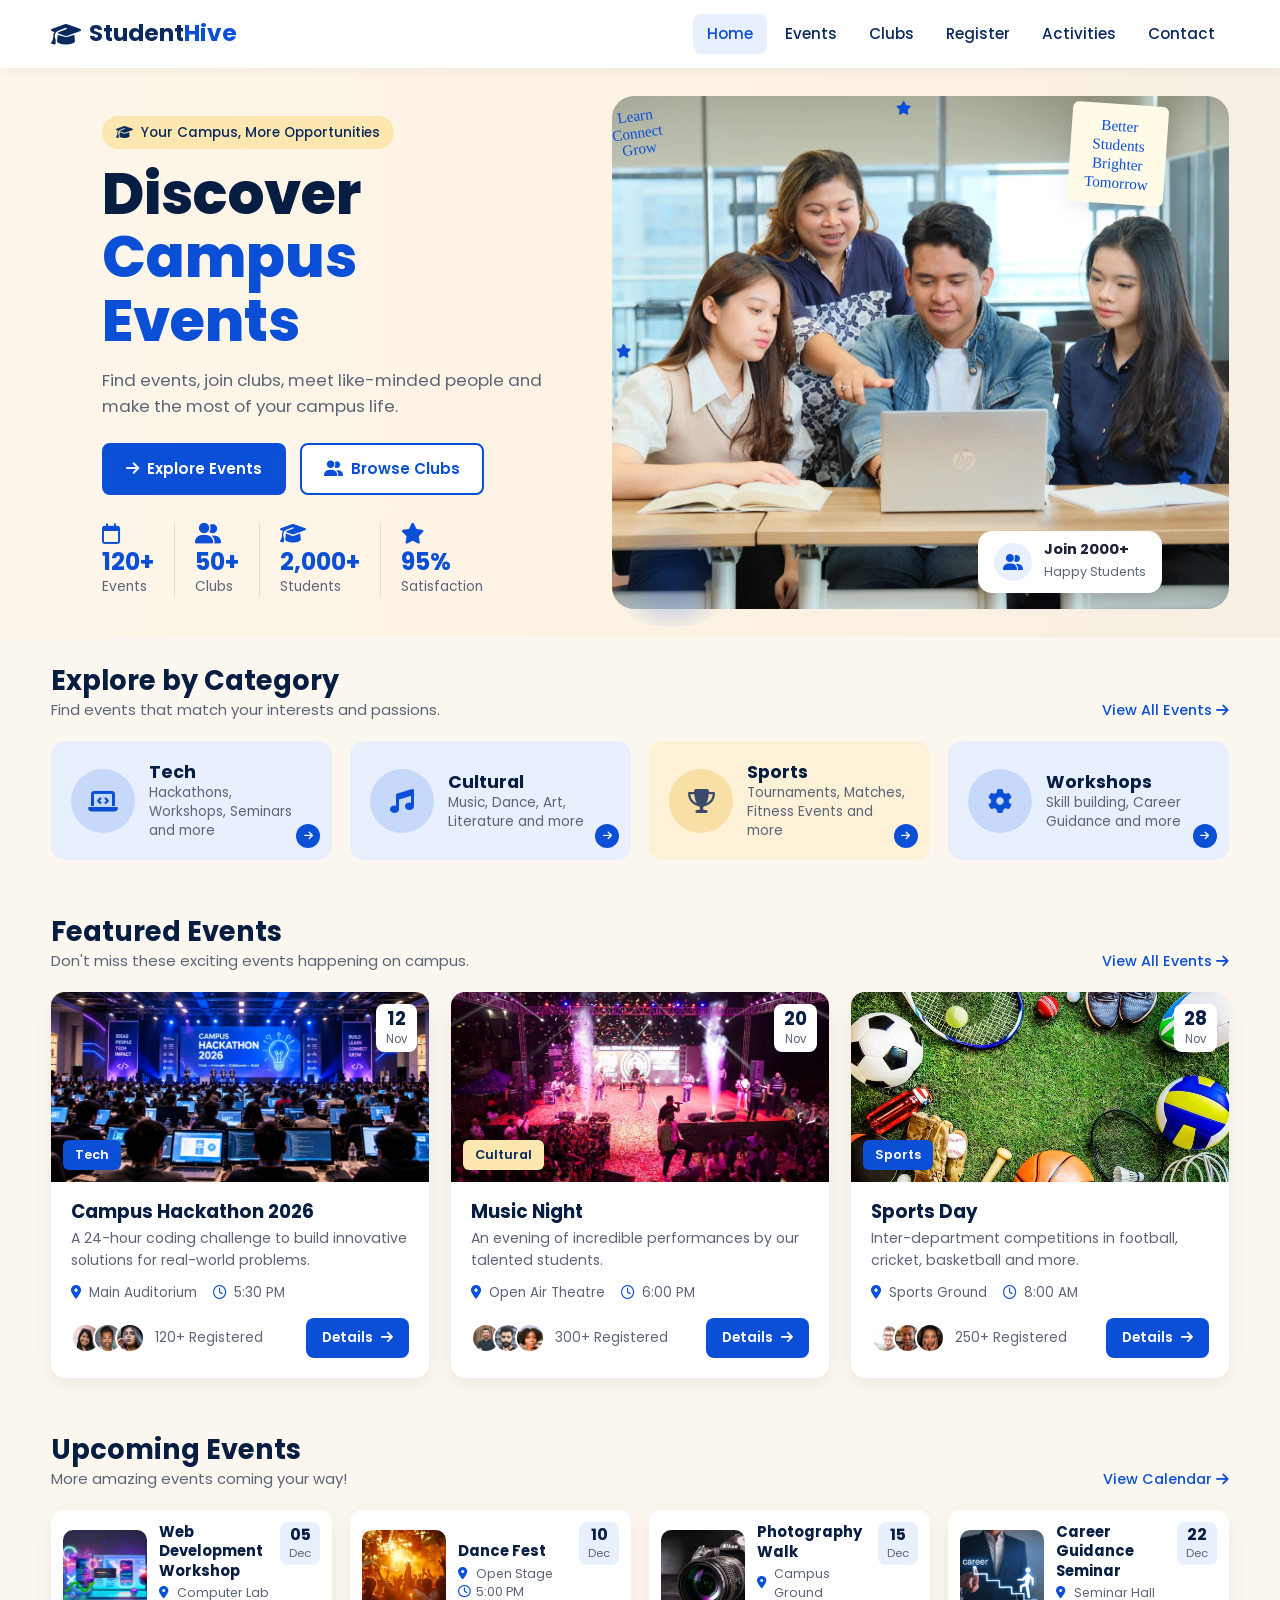
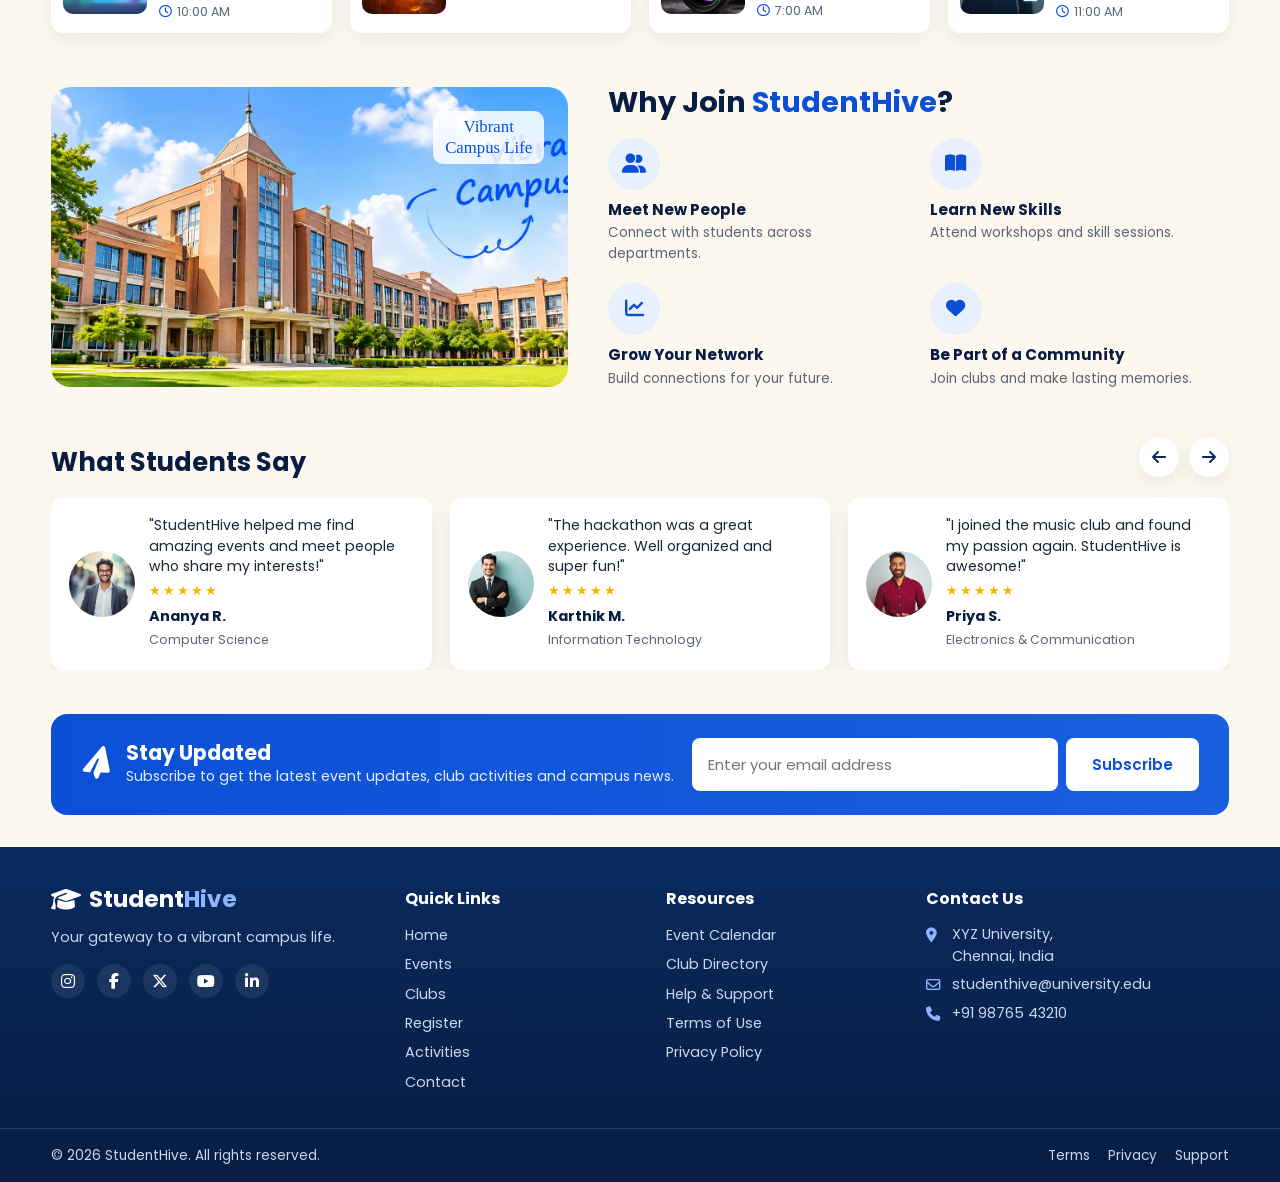
==== index.html @ ef44f525 "Create a Home Page Section" ====
<!DOCTYPE html>
<html lang="en">
<head>
  <meta charset="UTF-8" />
  <meta name="viewport" content="width=device-width, initial-scale=1.0" />
  <title>StudentHive | Discover Campus Events</title>
  <meta name="description" content="Find campus events, join clubs and meet like-minded people with StudentHive." />
  <link rel="preconnect" href="https://fonts.googleapis.com" />
  <link rel="preconnect" href="https://fonts.gstatic.com" crossorigin />
  <link href="https://fonts.googleapis.com/css2?family=Poppins:wght@400;500;600;700;800&display=swap" rel="stylesheet" />
  <link rel="stylesheet" href="https://cdnjs.cloudflare.com/ajax/libs/font-awesome/6.5.1/css/all.min.css" />
  <link rel="stylesheet" href="style.css" />
</head>
<body>

  <!-- ===== NAVBAR ===== -->
  <header class="navbar" id="navbar">
    <div class="container nav-inner">
      <a href="#" class="logo">
        <i class="fa-solid fa-graduation-cap"></i>
        <span>Student<strong>Hive</strong></span>
      </a>

      <nav class="nav-links" id="navLinks">
        <a href="#" class="active">Home</a>
        <a href="#events">Events</a>
        <a href="#clubs">Clubs</a>
        <a href="#register">Register</a>
        <a href="#activities">Activities</a>
        <a href="#contact">Contact</a>
      </nav>

      <button class="menu-toggle" id="menuToggle" aria-label="Toggle menu" aria-expanded="false">
        <i class="fa-solid fa-bars"></i>
      </button>
    </div>
  </header>

  <main>
    <!-- ===== HERO ===== -->
    <section class="hero">
      <div class="container hero-inner">
        <div class="hero-content">
          <span class="badge"><i class="fa-solid fa-graduation-cap"></i> Your Campus, More Opportunities</span>
          <h1>Discover <span class="text-blue">Campus Events</span></h1>
          <p class="hero-text">Find events, join clubs, meet like-minded people and make the most of your campus life.</p>

          <div class="hero-buttons">
            <a href="#events" class="btn btn-primary"><i class="fa-solid fa-arrow-right"></i> Explore Events</a>
            <a href="#clubs" class="btn btn-outline"><i class="fa-solid fa-user-group"></i> Browse Clubs</a>
          </div>

          <div class="stats">
            <div class="stat" data-count="120" data-suffix="+">
              <i class="fa-regular fa-calendar"></i>
              <h3>0+</h3>
              <p>Events</p>
            </div>
            <div class="stat" data-count="50" data-suffix="+">
              <i class="fa-solid fa-user-group"></i>
              <h3>0+</h3>
              <p>Clubs</p>
            </div>
            <div class="stat" data-count="2000" data-suffix="+">
              <i class="fa-solid fa-graduation-cap"></i>
              <h3>0+</h3>
              <p>Students</p>
            </div>
            <div class="stat" data-count="95" data-suffix="%">
              <i class="fa-solid fa-star"></i>
              <h3>0%</h3>
              <p>Satisfaction</p>
            </div>
          </div>
        </div>

        <div class="hero-visual">
          <span class="deco deco-text">Learn<br>Connect<br>Grow</span>
          <span class="deco deco-spark s1"><i class="fa-solid fa-star"></i></span>
          <span class="deco deco-spark s2"><i class="fa-solid fa-star"></i></span>
          <span class="deco deco-spark s3"><i class="fa-solid fa-star"></i></span>
          <span class="deco deco-blob"></span>
          <img class="hero-image" src="./img/image1.webp" alt="Students smiling together while working on a laptop on campus" />
          <div class="sticky-note">Better<br>Students<br>Brighter<br>Tomorrow</div>
          <div class="join-card">
            <i class="fa-solid fa-user-group"></i>
            <div>
              <strong>Join 2000+</strong>
              <span>Happy Students</span>
            </div>
          </div>
        </div>
      </div>
    </section>

    <!-- ===== CATEGORIES ===== -->
    <section class="section">
      <div class="container">
        <div class="section-head">
          <div>
            <h2>Explore by Category</h2>
            <p>Find events that match your interests and passions.</p>
          </div>
          <a href="#events" class="view-link">View All Events <i class="fa-solid fa-arrow-right"></i></a>
        </div>

        <div class="category-grid">
          <a href="#" class="category-card" data-category="Tech">
            <div class="cat-icon"><i class="fa-solid fa-laptop-code"></i></div>
            <div class="cat-text">
              <h3>Tech</h3>
              <p>Hackathons, Workshops, Seminars and more</p>
            </div>
            <span class="cat-arrow"><i class="fa-solid fa-arrow-right"></i></span>
          </a>
          <a href="#" class="category-card" data-category="Cultural">
            <div class="cat-icon"><i class="fa-solid fa-music"></i></div>
            <div class="cat-text">
              <h3>Cultural</h3>
              <p>Music, Dance, Art, Literature and more</p>
            </div>
            <span class="cat-arrow"><i class="fa-solid fa-arrow-right"></i></span>
          </a>
          <a href="#" class="category-card" data-category="Sports">
            <div class="cat-icon"><i class="fa-solid fa-trophy"></i></div>
            <div class="cat-text">
              <h3>Sports</h3>
              <p>Tournaments, Matches, Fitness Events and more</p>
            </div>
            <span class="cat-arrow"><i class="fa-solid fa-arrow-right"></i></span>
          </a>
          <a href="#" class="category-card" data-category="Workshops">
            <div class="cat-icon"><i class="fa-solid fa-gear"></i></div>
            <div class="cat-text">
              <h3>Workshops</h3>
              <p>Skill building, Career Guidance and more</p>
            </div>
            <span class="cat-arrow"><i class="fa-solid fa-arrow-right"></i></span>
          </a>
        </div>
      </div>
    </section>

    <!-- ===== FEATURED EVENTS ===== -->
    <section class="section" id="events">
      <div class="container">
        <div class="section-head">
          <div>
            <h2>Featured Events</h2>
            <p>Don't miss these exciting events happening on campus.</p>
          </div>
          <a href="#" class="view-link">View All Events <i class="fa-solid fa-arrow-right"></i></a>
        </div>

        <div class="featured-grid">
          <article class="event-card">
            <div class="event-media">
              <img class="event-img" src="./img/Campus%20Hackathon.webp" alt="Coders working at a hackathon event" />
              <span class="tag tag-blue">Tech</span>
              <div class="date-box"><strong>12</strong><span>Nov</span></div>
            </div>
            <div class="event-body">
              <h3>Campus Hackathon 2026</h3>
              <p class="event-desc">A 24-hour coding challenge to build innovative solutions for real-world problems.</p>
              <div class="meta">
                <span><i class="fa-solid fa-location-dot"></i> Main Auditorium</span>
                <span><i class="fa-regular fa-clock"></i> 5:30 PM</span>
              </div>
              <div class="event-footer">
                <div class="avatars">
                  <img class="av" src="./img/customer-1-converted.webp" alt="Registered student" />
                  <img class="av" src="./img/customer-2-converted.webp" alt="Registered student" />
                  <img class="av" src="./img/customer-3-converted.webp" alt="Registered student" />
                </div>
                <small>120+ Registered</small>
                <button class="btn btn-primary btn-sm details-btn">Details <i class="fa-solid fa-arrow-right"></i></button>
              </div>
            </div>
          </article>

          <article class="event-card">
            <div class="event-media">
              <img class="event-img" src="./img/musicnight.webp" alt="Crowd cheering at a music night concert" />
              <span class="tag tag-yellow">Cultural</span>
              <div class="date-box"><strong>20</strong><span>Nov</span></div>
            </div>
            <div class="event-body">
              <h3>Music Night</h3>
              <p class="event-desc">An evening of incredible performances by our talented students.</p>
              <div class="meta">
                <span><i class="fa-solid fa-location-dot"></i> Open Air Theatre</span>
                <span><i class="fa-regular fa-clock"></i> 6:00 PM</span>
              </div>
              <div class="event-footer">
                <div class="avatars">
                  <img class="av" src="./img/customer-4-converted.webp" alt="Registered student" />
                  <img class="av" src="./img/customer-5-converted.webp" alt="Registered student" />
                  <img class="av" src="./img/customer-6-converted.webp" alt="Registered student" />
                </div>
                <small>300+ Registered</small>
                <button class="btn btn-primary btn-sm details-btn">Details <i class="fa-solid fa-arrow-right"></i></button>
              </div>
            </div>
          </article>

          <article class="event-card">
            <div class="event-media">
              <img class="event-img" src="./img/sports.webp" alt="Football players competing on the sports ground" />
              <span class="tag tag-blue">Sports</span>
              <div class="date-box"><strong>28</strong><span>Nov</span></div>
            </div>
            <div class="event-body">
              <h3>Sports Day</h3>
              <p class="event-desc">Inter-department competitions in football, cricket, basketball and more.</p>
              <div class="meta">
                <span><i class="fa-solid fa-location-dot"></i> Sports Ground</span>
                <span><i class="fa-regular fa-clock"></i> 8:00 AM</span>
              </div>
              <div class="event-footer">
                <div class="avatars">
                  <img class="av" src="./img/customer-7.webp" alt="Registered student" />
                  <img class="av" src="./img/customer-8.webp" alt="Registered student" />
                  <img class="av" src="./img/customer-9.webp" alt="Registered student" />
                </div>
                <small>250+ Registered</small>
                <button class="btn btn-primary btn-sm details-btn">Details <i class="fa-solid fa-arrow-right"></i></button>
              </div>
            </div>
          </article>
        </div>
      </div>
    </section>

    <!-- ===== UPCOMING EVENTS ===== -->
    <section class="section">
      <div class="container">
        <div class="section-head">
          <div>
            <h2>Upcoming Events</h2>
            <p>More amazing events coming your way!</p>
          </div>
          <a href="#" class="view-link">View Calendar <i class="fa-solid fa-arrow-right"></i></a>
        </div>

        <div class="upcoming-grid">
          <div class="mini-card">
            <img class="mini-img" src="./img/webdevelopment-converted.webp" alt="Laptop showing code" />
            <div class="mini-info">
              <h4>Web Development Workshop</h4>
              <p><i class="fa-solid fa-location-dot"></i> Computer Lab</p>
              <p><i class="fa-regular fa-clock"></i> 10:00 AM</p>
            </div>
            <div class="mini-date"><strong>05</strong><span>Dec</span></div>
          </div>
          <div class="mini-card">
            <img class="mini-img" src="./img/dancefest-converted.webp" alt="Dancer performing on stage" />
            <div class="mini-info">
              <h4>Dance Fest</h4>
              <p><i class="fa-solid fa-location-dot"></i> Open Stage</p>
              <p><i class="fa-regular fa-clock"></i> 5:00 PM</p>
            </div>
            <div class="mini-date"><strong>10</strong><span>Dec</span></div>
          </div>
          <div class="mini-card">
            <img class="mini-img" src="./img/camera-converted.webp" alt="Camera held for a photography walk" />
            <div class="mini-info">
              <h4>Photography Walk</h4>
              <p><i class="fa-solid fa-location-dot"></i> Campus Ground</p>
              <p><i class="fa-regular fa-clock"></i> 7:00 AM</p>
            </div>
            <div class="mini-date"><strong>15</strong><span>Dec</span></div>
          </div>
          <div class="mini-card">
            <img class="mini-img" src="./img/career-converted.webp" alt="Speaker presenting at a career seminar" />
            <div class="mini-info">
              <h4>Career Guidance Seminar</h4>
              <p><i class="fa-solid fa-location-dot"></i> Seminar Hall</p>
              <p><i class="fa-regular fa-clock"></i> 11:00 AM</p>
            </div>
            <div class="mini-date"><strong>22</strong><span>Dec</span></div>
          </div>
        </div>
      </div>
    </section>

    <!-- ===== WHY JOIN ===== -->
    <section class="section why" id="clubs">
      <div class="container why-inner">
        <div class="why-visual">
          <img src="./img/collegelife-converted.webp" alt="University campus building surrounded by trees" />
          <div class="vibrant-text">Vibrant<br>Campus Life</div>
        </div>
        <div class="why-content">
          <h2>Why Join <span class="text-blue">StudentHive</span>?</h2>
          <div class="reasons">
            <div class="reason">
              <div class="reason-icon"><i class="fa-solid fa-user-group"></i></div>
              <h4>Meet New People</h4>
              <p>Connect with students across departments.</p>
            </div>
            <div class="reason">
              <div class="reason-icon"><i class="fa-solid fa-book-open"></i></div>
              <h4>Learn New Skills</h4>
              <p>Attend workshops and skill sessions.</p>
            </div>
            <div class="reason">
              <div class="reason-icon"><i class="fa-solid fa-chart-line"></i></div>
              <h4>Grow Your Network</h4>
              <p>Build connections for your future.</p>
            </div>
            <div class="reason">
              <div class="reason-icon"><i class="fa-solid fa-heart"></i></div>
              <h4>Be Part of a Community</h4>
              <p>Join clubs and make lasting memories.</p>
            </div>
          </div>
        </div>
      </div>
    </section>

    <!-- ===== TESTIMONIALS ===== -->
    <section class="section testimonials">
      <div class="container">
        <div class="section-head">
          <h2>What Students Say</h2>
          <div class="slider-controls">
            <button class="icon-btn round" id="prevBtn" aria-label="Previous"><i class="fa-solid fa-arrow-left"></i></button>
            <button class="icon-btn round" id="nextBtn" aria-label="Next"><i class="fa-solid fa-arrow-right"></i></button>
          </div>
        </div>

        <div class="testimonial-viewport">
          <div class="testimonial-track" id="testimonialTrack">
            <div class="testimonial-card">
              <img class="avatar" src="./img/client1-converted.webp" alt="Ananya R." />
              <div>
                <p>"StudentHive helped me find amazing events and meet people who share my interests!"</p>
                <div class="stars">★★★★★</div>
                <strong>Ananya R.</strong>
                <small>Computer Science</small>
              </div>
            </div>
            <div class="testimonial-card">
              <img class="avatar" src="./img/client2-converted.webp" alt="Karthik M." />
              <div>
                <p>"The hackathon was a great experience. Well organized and super fun!"</p>
                <div class="stars">★★★★★</div>
                <strong>Karthik M.</strong>
                <small>Information Technology</small>
              </div>
            </div>
            <div class="testimonial-card">
              <img class="avatar" src="./img/client3-converted.webp" alt="Priya S." />
              <div>
                <p>"I joined the music club and found my passion again. StudentHive is awesome!"</p>
                <div class="stars">★★★★★</div>
                <strong>Priya S.</strong>
                <small>Electronics &amp; Communication</small>
              </div>
            </div>
          </div>
        </div>
      </div>
    </section>

    <!-- ===== NEWSLETTER ===== -->
    <section class="section newsletter-section" id="register">
      <div class="container">
        <form class="newsletter" id="newsletterForm" novalidate>
          <div class="news-text">
            <i class="fa-solid fa-paper-plane"></i>
            <div>
              <h3>Stay Updated</h3>
              <p>Subscribe to get the latest event updates, club activities and campus news.</p>
            </div>
          </div>
          <div class="news-input">
            <input type="email" id="emailInput" placeholder="Enter your email address" required />
            <button type="submit" class="btn btn-white">Subscribe</button>
          </div>
          <p class="form-msg" id="formMsg" aria-live="polite"></p>
        </form>
      </div>
    </section>
  </main>

  <!-- ===== FOOTER ===== -->
  <footer class="footer" id="contact">
    <div class="container footer-grid">
      <div class="footer-brand">
        <a href="#" class="logo light">
          <i class="fa-solid fa-graduation-cap"></i>
          <span>Student<strong>Hive</strong></span>
        </a>
        <p class="tagline">Your gateway to a vibrant campus life.</p>
        <div class="socials">
          <a href="#" aria-label="Instagram"><i class="fa-brands fa-instagram"></i></a>
          <a href="#" aria-label="Facebook"><i class="fa-brands fa-facebook-f"></i></a>
          <a href="#" aria-label="Twitter"><i class="fa-brands fa-x-twitter"></i></a>
          <a href="#" aria-label="YouTube"><i class="fa-brands fa-youtube"></i></a>
          <a href="#" aria-label="LinkedIn"><i class="fa-brands fa-linkedin-in"></i></a>
        </div>
      </div>

      <div>
        <h4>Quick Links</h4>
        <ul>
          <li><a href="#">Home</a></li>
          <li><a href="#events">Events</a></li>
          <li><a href="#clubs">Clubs</a></li>
          <li><a href="#register">Register</a></li>
          <li><a href="#activities">Activities</a></li>
          <li><a href="#contact">Contact</a></li>
        </ul>
      </div>

      <div>
        <h4>Resources</h4>
        <ul>
          <li><a href="#">Event Calendar</a></li>
          <li><a href="#">Club Directory</a></li>
          <li><a href="#">Help &amp; Support</a></li>
          <li><a href="#">Terms of Use</a></li>
          <li><a href="#">Privacy Policy</a></li>
        </ul>
      </div>

      <div>
        <h4>Contact Us</h4>
        <ul class="contact-list">
          <li><i class="fa-solid fa-location-dot"></i> <span>XYZ University,<br>Chennai, India</span></li>
          <li><i class="fa-regular fa-envelope"></i> <span>studenthive@university.edu</span></li>
          <li><i class="fa-solid fa-phone"></i> <span>+91 98765 43210</span></li>
        </ul>
      </div>
    </div>

    <div class="footer-bottom">
      <div class="container footer-bottom-inner">
        <p>&copy; 2026 StudentHive. All rights reserved.</p>
        <div class="legal">
          <a href="#">Terms</a>
          <a href="#">Privacy</a>
          <a href="#">Support</a>
        </div>
      </div>
    </div>
  </footer>

  <script src="script.js"></script>
</body>
</html>
---- style.css ----
/* ===== VARIABLES & RESET ===== */
:root {
  --blue: #0b4fd6;
  --blue-dark: #0a3fa8;
  --navy: #0a2a5e;
  --navy-dark: #071d42;
  --light-blue: #e8f0fe;
  --cream: #fdf8ef;
  --yellow: #fde7b0;
  --text: #1c2536;
  --muted: #5b6577;
  --white: #ffffff;
  --radius: 14px;
  --shadow: 0 6px 20px rgba(15, 40, 90, 0.08);
  --container: 1200px;
  --section-y: 28px;
}

*,
*::before,
*::after {
  box-sizing: border-box;
  margin: 0;
  padding: 0;
}

html {
  scroll-behavior: smooth;
  scroll-padding-top: 76px;
}

body {
  font-family: "Poppins", "Segoe UI", Roboto, Arial, sans-serif;
  color: var(--text);
  background: var(--cream);
  line-height: 1.55;
  overflow-x: hidden;
  text-align: left;
}

a {
  color: inherit;
  text-decoration: none;
}

ul {
  list-style: none;
}

img {
  max-width: 100%;
  display: block;
}

button,
input {
  font-family: inherit;
}

.container {
  width: min(var(--container), 90%);
  margin-inline: auto;
}

.text-blue {
  color: var(--blue);
}

.section {
  padding: var(--section-y) 0;
}

/* ===== BUTTONS ===== */
.btn {
  display: inline-flex;
  align-items: center;
  justify-content: center;
  gap: 8px;
  padding: 12px 22px;
  border-radius: 8px;
  font-weight: 600;
  font-size: 0.95rem;
  border: 2px solid transparent;
  cursor: pointer;
  transition: 0.25s ease;
  white-space: nowrap;
}

.btn-primary {
  background: var(--blue);
  color: var(--white);
}

.btn-primary:hover {
  background: var(--blue-dark);
  transform: translateY(-2px);
}

.btn-outline {
  background: var(--white);
  color: var(--blue);
  border-color: var(--blue);
}

.btn-outline:hover {
  background: var(--light-blue);
}

.btn-white {
  background: var(--white);
  color: var(--blue);
}

.btn-white:hover {
  background: var(--light-blue);
}

.btn-sm {
  padding: 8px 14px;
  font-size: 0.85rem;
}

.icon-btn {
  background: none;
  border: none;
  font-size: 1rem;
  cursor: pointer;
  color: var(--navy);
  width: 40px;
  height: 40px;
  border-radius: 50%;
  display: grid;
  place-items: center;
  transition: 0.2s;
}

.icon-btn:hover {
  background: var(--light-blue);
}

.icon-btn.round {
  background: var(--white);
  box-shadow: var(--shadow);
}

/* ===== NAVBAR ===== */
.navbar {
  position: sticky;
  top: 0;
  z-index: 100;
  background: rgba(255, 255, 255, 0.96);
  backdrop-filter: blur(8px);
  box-shadow: 0 2px 10px rgba(0, 0, 0, 0.05);
}

.nav-inner {
  display: flex;
  align-items: center;
  justify-content: space-between;
  height: 68px;
  gap: 20px;
}

.logo {
  display: inline-flex;
  align-items: center;
  gap: 8px;
  font-size: 1.45rem;
  font-weight: 700;
  color: var(--navy);
  line-height: 1;
}

.logo i {
  font-size: 1.5rem;
}

.logo strong {
  color: var(--blue);
}

.logo.light,
.logo.light i {
  color: var(--white);
}

.logo.light strong {
  color: #8fb4ff;
}

.nav-links {
  display: flex;
  align-items: center;
  gap: 4px;
}

.nav-links a {
  padding: 8px 14px;
  border-radius: 8px;
  font-weight: 500;
  font-size: 0.95rem;
  color: var(--navy);
  transition: 0.2s;
}

.nav-links a:hover,
.nav-links a.active {
  background: var(--light-blue);
  color: var(--blue);
}

.menu-toggle {
  display: none;
  background: none;
  border: none;
  font-size: 1.4rem;
  color: var(--navy);
  cursor: pointer;
  width: 40px;
  height: 40px;
  place-items: center;
}

/* ===== HERO ===== */
.hero {
  background: linear-gradient(90deg, #fdf6ea 0%, #fdf3e3 50%, #f7efe3 100%);
  padding: 18px 0 24px;
  overflow: hidden;
}

.hero-inner {
  display: grid;
  grid-template-columns: 1fr 1fr;
  align-items: center;
  gap: 28px;
}

.badge {
  display: inline-flex;
  align-items: center;
  gap: 8px;
  background: var(--yellow);
  color: var(--navy);
  padding: 6px 14px;
  border-radius: 20px;
  font-size: 0.85rem;
  font-weight: 500;
  margin-bottom: 14px;
}

.hero h1 {
  font-size: clamp(2.2rem, 4.6vw, 3.6rem);
  line-height: 1.1;
  font-weight: 800;
  color: var(--navy-dark, #071d42);
  margin-bottom: 14px;
}

.hero h1 .text-blue {
  display: block;
}

.hero-text {
  font-size: 1.05rem;
  color: var(--muted);
  max-width: 480px;
  margin-bottom: 24px;
}

.hero-buttons {
  display: flex;
  gap: 14px;
  flex-wrap: wrap;
  margin-bottom: 28px;
}

.stats {
  display: flex;
  align-items: stretch;
  flex-wrap: wrap;
}

.stat {
  display: flex;
  flex-direction: column;
  align-items: flex-start;
  padding: 0 20px;
  border-right: 1px solid #e3dccf;
}

.stat:first-child {
  padding-left: 0;
}

.stat:last-child {
  border-right: none;
}

.stat i {
  font-size: 1.3rem;
  color: var(--blue);
  margin-bottom: 4px;
}

.stat h3 {
  font-size: 1.5rem;
  color: var(--blue);
  font-weight: 700;
  line-height: 1.2;
}

.stat p {
  font-size: 0.85rem;
  color: var(--muted);
}

.hero-visual {
  position: relative;
}

.hero-image {
  width: 100%;
  aspect-ratio: 16 / 10;
  object-fit: cover;
  border-radius: 22px;
}

.sticky-note {
  position: absolute;
  top: -12px;
  right: -8px;
  background: #fffbe6;
  padding: 12px 16px;
  border-radius: 6px;
  transform: rotate(4deg);
  box-shadow: var(--shadow);
  font-family: "Comic Sans MS", cursive;
  color: var(--blue);
  font-size: 0.95rem;
  text-align: center;
  line-height: 1.25;
}

.join-card {
  position: absolute;
  bottom: 18px;
  right: 18px;
  display: flex;
  align-items: center;
  gap: 12px;
  background: var(--white);
  padding: 10px 16px;
  border-radius: 14px;
  box-shadow: var(--shadow);
}

.join-card i {
  width: 38px;
  height: 38px;
  border-radius: 50%;
  background: var(--light-blue);
  color: var(--blue);
  display: grid;
  place-items: center;
}

.join-card strong {
  display: block;
  font-size: 0.92rem;
  line-height: 1.2;
}

.join-card span {
  font-size: 0.78rem;
  color: var(--muted);
}

/* ===== SECTION HEADER ===== */
.section-head {
  display: flex;
  justify-content: space-between;
  align-items: flex-end;
  margin-bottom: 20px;
  gap: 16px;
}

.section-head h2 {
  font-size: 1.7rem;
  color: var(--navy-dark);
  font-weight: 700;
  line-height: 1.2;
}

.section-head p {
  color: var(--muted);
  font-size: 0.93rem;
}

.view-link {
  color: var(--blue);
  font-weight: 500;
  font-size: 0.9rem;
  white-space: nowrap;
}

.view-link:hover {
  text-decoration: underline;
}

/* ===== CATEGORIES ===== */
.category-grid {
  display: grid;
  grid-template-columns: repeat(4, 1fr);
  gap: 18px;
}

.category-card {
  position: relative;
  display: flex;
  align-items: center;
  gap: 14px;
  padding: 20px;
  background: var(--light-blue);
  border-radius: var(--radius);
  transition: 0.3s;
}

.category-card:nth-child(3) {
  background: #fdf1d8;
}

.category-card:hover {
  transform: translateY(-4px);
  box-shadow: var(--shadow);
}

.cat-icon {
  flex-shrink: 0;
  width: 64px;
  height: 64px;
  border-radius: 50%;
  background: #c7d9fb;
  display: grid;
  place-items: center;
  font-size: 1.5rem;
  color: var(--blue);
}

.category-card:nth-child(3) .cat-icon {
  background: #f7dfa6;
  color: #3b4a6b;
}

.cat-text h3 {
  font-size: 1.1rem;
  color: var(--navy-dark);
  line-height: 1.25;
}

.cat-text p {
  font-size: 0.85rem;
  color: var(--muted);
  line-height: 1.4;
}

.cat-arrow {
  position: absolute;
  right: 12px;
  bottom: 12px;
  width: 24px;
  height: 24px;
  border-radius: 50%;
  background: var(--blue);
  color: var(--white);
  display: grid;
  place-items: center;
  font-size: 0.65rem;
}

/* ===== FEATURED EVENTS ===== */
.featured-grid {
  display: grid;
  grid-template-columns: repeat(3, 1fr);
  gap: 22px;
}

.event-card {
  background: var(--white);
  border-radius: var(--radius);
  overflow: hidden;
  box-shadow: var(--shadow);
  transition: 0.3s;
  display: flex;
  flex-direction: column;
}

.event-card:hover {
  transform: translateY(-6px);
}

.event-media {
  position: relative;
}

.event-img {
  width: 100%;
  height: 190px;
  object-fit: cover;
}

.tag {
  position: absolute;
  bottom: 12px;
  left: 12px;
  padding: 5px 12px;
  border-radius: 6px;
  font-size: 0.8rem;
  font-weight: 600;
  color: var(--white);
}

.tag-blue {
  background: var(--blue);
}

.tag-yellow {
  background: var(--yellow);
  color: var(--navy);
}

.date-box {
  position: absolute;
  top: 12px;
  right: 12px;
  background: var(--white);
  border-radius: 8px;
  padding: 5px 10px;
  text-align: center;
  line-height: 1.1;
  box-shadow: var(--shadow);
}

.date-box strong {
  display: block;
  font-size: 1.15rem;
  color: var(--navy-dark);
}

.date-box span {
  font-size: 0.72rem;
  color: var(--muted);
}

.event-body {
  padding: 18px 20px 20px;
  display: flex;
  flex-direction: column;
  flex: 1;
}

.event-body h3 {
  font-size: 1.15rem;
  color: var(--navy-dark);
  margin-bottom: 4px;
  line-height: 1.3;
}

.event-desc {
  font-size: 0.88rem;
  color: var(--muted);
  margin-bottom: 12px;
}

.meta {
  display: flex;
  flex-wrap: wrap;
  gap: 6px 16px;
  font-size: 0.84rem;
  color: var(--muted);
  margin-bottom: 14px;
}

.meta i {
  color: var(--blue);
  margin-right: 4px;
}

.event-footer {
  margin-top: auto;
  display: flex;
  align-items: center;
  gap: 10px;
  flex-wrap: wrap;
}

.event-footer small {
  font-size: 0.84rem;
  color: var(--muted);
  flex: 1;
  min-width: 110px;
}

.avatars {
  display: flex;
}

img.av {
  width: 30px;
  height: 30px;
  object-fit: cover;
  border-radius: 50%;
  border: 2px solid var(--white);
  margin-left: -8px;
}

.avatars img.av:first-child {
  margin-left: 0;
}

/* ===== UPCOMING EVENTS ===== */
.upcoming-grid {
  display: grid;
  grid-template-columns: repeat(4, 1fr);
  gap: 18px;
}

.mini-card {
  position: relative;
  display: flex;
  align-items: center;
  gap: 12px;
  background: var(--white);
  padding: 12px;
  border-radius: 12px;
  box-shadow: var(--shadow);
  transition: 0.3s;
}

.mini-card:hover {
  transform: translateY(-4px);
}

.mini-img {
  width: 84px;
  height: 84px;
  object-fit: cover;
  border-radius: 10px;
  flex-shrink: 0;
}

.mini-info {
  flex: 1;
  min-width: 0;
  padding-right: 44px;
}

.mini-info h4 {
  font-size: 0.93rem;
  color: var(--navy-dark);
  line-height: 1.3;
  margin-bottom: 4px;
}

.mini-info p {
  font-size: 0.78rem;
  color: var(--muted);
  display: flex;
  align-items: center;
  gap: 6px;
  line-height: 1.5;
}

.mini-info p i {
  color: var(--blue);
  width: 12px;
}

.mini-date {
  position: absolute;
  top: 12px;
  right: 12px;
  background: var(--light-blue);
  border-radius: 8px;
  padding: 4px 9px;
  text-align: center;
  line-height: 1.1;
}

.mini-date strong {
  display: block;
  color: var(--navy-dark);
}

.mini-date span {
  font-size: 0.7rem;
  color: var(--muted);
}

/* ===== WHY JOIN ===== */
.why {
  padding-top: 24px;
}

.why-inner {
  display: grid;
  grid-template-columns: 1fr 1.2fr;
  gap: 40px;
  align-items: center;
}

.why-visual {
  position: relative;
  height: 300px;
  border-radius: 20px;
  overflow: hidden;
  background: linear-gradient(135deg, #bfd6f5, #e9f1fc);
}

.why-visual img {
  width: 100%;
  height: 100%;
  object-fit: cover;
}

.vibrant-text {
  position: absolute;
  top: 24px;
  right: 24px;
  font-family: "Comic Sans MS", cursive;
  color: var(--blue);
  font-size: 1.05rem;
  text-align: center;
  line-height: 1.2;
  background: rgba(255, 255, 255, 0.85);
  padding: 6px 12px;
  border-radius: 10px;
}

.why-content h2 {
  font-size: 1.8rem;
  color: var(--navy-dark);
  margin-bottom: 18px;
  line-height: 1.2;
}

.reasons {
  display: grid;
  grid-template-columns: repeat(2, 1fr);
  gap: 18px 22px;
}

.reason-icon {
  width: 52px;
  height: 52px;
  border-radius: 50%;
  background: var(--light-blue);
  color: var(--blue);
  display: grid;
  place-items: center;
  font-size: 1.2rem;
  margin-bottom: 8px;
}

.reason h4 {
  font-size: 0.95rem;
  color: var(--navy-dark);
  margin-bottom: 2px;
}

.reason p {
  font-size: 0.84rem;
  color: var(--muted);
}

/* ===== TESTIMONIALS ===== */
.testimonials {
  padding-top: 20px;
}

.testimonials .section-head h2 {
  font-size: 1.6rem;
}

.slider-controls {
  display: flex;
  gap: 10px;
}

.testimonial-viewport {
  overflow: hidden;
  width: 100%;
}

.testimonial-track {
  display: flex;
  gap: 18px;
  transition: transform 0.5s ease;
}

.testimonial-card {
  flex: 0 0 calc((100% - 36px) / 3);
  display: flex;
  gap: 14px;
  align-items: center;
  background: var(--white);
  padding: 18px;
  border-radius: 12px;
  box-shadow: var(--shadow);
}

.avatar {
  width: 66px;
  height: 66px;
  object-fit: cover;
  border-radius: 50%;
  flex-shrink: 0;
}

.testimonial-card p {
  font-size: 0.88rem;
  color: var(--text);
  margin-bottom: 4px;
  line-height: 1.45;
}

.stars {
  color: #f4b400;
  font-size: 0.82rem;
  margin-bottom: 4px;
  letter-spacing: 2px;
}

.testimonial-card strong {
  display: block;
  color: var(--navy-dark);
  font-size: 0.9rem;
}

.testimonial-card small {
  color: var(--muted);
  font-size: 0.78rem;
}

/* ===== NEWSLETTER ===== */
.newsletter-section {
  padding-top: 16px;
  padding-bottom: 32px;
}

.newsletter {
  position: relative;
  background: linear-gradient(90deg, var(--blue), #1a5fe0);
  border-radius: 16px;
  padding: 24px 30px;
  display: flex;
  align-items: center;
  justify-content: space-between;
  flex-wrap: wrap;
  gap: 18px;
  color: var(--white);
}

.news-text {
  display: flex;
  align-items: center;
  gap: 16px;
}

.news-text > i {
  font-size: 1.8rem;
  transform: rotate(-20deg);
}

.news-text h3 {
  font-size: 1.3rem;
  line-height: 1.2;
}

.news-text p {
  font-size: 0.88rem;
  opacity: 0.9;
}

.news-input {
  display: flex;
  gap: 8px;
  flex: 1;
  max-width: 520px;
}

.news-input input {
  flex: 1;
  min-width: 0;
  padding: 13px 16px;
  border-radius: 8px;
  border: none;
  font-size: 0.93rem;
  outline: none;
}

.news-input input:focus {
  box-shadow: 0 0 0 3px rgba(255, 255, 255, 0.4);
}

.news-input .btn {
  padding: 13px 24px;
}

.form-msg {
  position: absolute;
  bottom: -24px;
  left: 30px;
  font-size: 0.84rem;
  color: var(--navy);
  font-weight: 500;
}

.form-msg.error {
  color: #c0392b;
}

.form-msg.success {
  color: #1e8449;
}

/* ===== FOOTER ===== */
.footer {
  background: linear-gradient(180deg, var(--navy) 0%, var(--navy-dark) 100%);
  color: #c9d6ee;
  padding-top: 40px;
}

.footer-grid {
  display: grid;
  grid-template-columns: 1.4fr 1fr 1fr 1.3fr;
  gap: 28px;
  padding-bottom: 28px;
}

.footer h4 {
  color: var(--white);
  font-size: 1rem;
  margin-bottom: 12px;
}

.footer ul li {
  margin-bottom: 7px;
  font-size: 0.9rem;
}

.footer ul a:hover {
  color: var(--white);
}

.tagline {
  margin: 10px 0 16px;
  font-size: 0.9rem;
}

.socials {
  display: flex;
  gap: 12px;
}

.socials a {
  width: 34px;
  height: 34px;
  border-radius: 50%;
  display: grid;
  place-items: center;
  background: rgba(255, 255, 255, 0.08);
  color: var(--white);
  transition: 0.2s;
}

.socials a:hover {
  background: var(--blue);
}

.contact-list li {
  display: flex;
  gap: 10px;
  align-items: flex-start;
  line-height: 1.5;
}

.contact-list i {
  color: #8fb4ff;
  margin-top: 4px;
  width: 16px;
  flex-shrink: 0;
}

.footer-bottom {
  border-top: 1px solid rgba(255, 255, 255, 0.12);
  padding: 16px 0;
  font-size: 0.85rem;
}

.footer-bottom-inner {
  display: flex;
  justify-content: space-between;
  flex-wrap: wrap;
  gap: 10px;
}

.legal {
  display: flex;
  gap: 18px;
}

.legal a:hover {
  color: var(--white);
}

/* ===== RESPONSIVE ===== */

/* Large tablets & small laptops */
@media (max-width: 1100px) {
  .nav-links a {
    padding: 8px 10px;
    font-size: 0.9rem;
  }

  .category-grid,
  .upcoming-grid {
    grid-template-columns: repeat(2, 1fr);
  }

  .testimonial-card {
    flex: 0 0 calc((100% - 18px) / 2);
  }
}

/* Tablets */
@media (max-width: 900px) {
  :root {
    --section-y: 32px;
  }

  .menu-toggle {
    display: grid;
  }

  .nav-links {
    position: absolute;
    top: 68px;
    left: 0;
    right: 0;
    background: var(--white);
    flex-direction: column;
    align-items: stretch;
    padding: 10px 5%;
    box-shadow: 0 10px 20px rgba(0, 0, 0, 0.08);
    display: none;
  }

  .nav-links.open {
    display: flex;
  }

  .nav-links a {
    padding: 12px 14px;
    font-size: 1rem;
  }

  .hero-inner,
  .why-inner {
    grid-template-columns: 1fr;
  }

  .hero-visual {
    margin-top: 8px;
  }

  .featured-grid {
    grid-template-columns: repeat(2, 1fr);
  }

  .testimonial-card {
    flex: 0 0 calc((100% - 18px) / 2);
  }

  .footer-grid {
    grid-template-columns: repeat(2, 1fr);
  }
}

/* Mobile */
@media (max-width: 600px) {
  :root {
    --section-y: 26px;
  }

  .container {
    width: 92%;
  }

  .hero {
    padding: 22px 0 28px;
  }

  .hero-text {
    font-size: 0.97rem;
  }

  .hero-buttons {
    flex-direction: column;
  }

  .hero-buttons .btn {
    width: 100%;
  }

  .stats {
    display: grid;
    grid-template-columns: repeat(2, 1fr);
    gap: 14px 0;
  }

  .stat {
    padding: 0 12px;
    border-right: none;
    align-items: flex-start;
  }

  .stat:nth-child(odd) {
    padding-left: 0;
  }

  .sticky-note {
    font-size: 0.82rem;
    top: -10px;
    right: 0;
  }

  .join-card {
    bottom: 12px;
    right: 12px;
  }

  .section-head {
    flex-direction: column;
    align-items: flex-start;
    gap: 8px;
  }

  .section-head h2 {
    font-size: 1.45rem;
  }

  .category-grid,
  .upcoming-grid,
  .featured-grid,
  .reasons {
    grid-template-columns: 1fr;
  }

  .featured-grid {
    gap: 18px;
  }

  .testimonial-card {
    flex: 0 0 100%;
  }

  .why-visual {
    height: 220px;
  }

  .why-content h2 {
    font-size: 1.5rem;
  }

  .newsletter {
    padding: 20px;
  }

  .news-input {
    flex-direction: column;
    max-width: 100%;
    width: 100%;
  }

  .form-msg {
    left: 20px;
  }

  .footer-grid {
    grid-template-columns: 1fr;
    gap: 22px;
  }

  .footer-bottom-inner {
    flex-direction: column;
    align-items: flex-start;
  }
}

/* Small phones */
@media (max-width: 380px) {
  .logo {
    font-size: 1.25rem;
  }

  .hero h1 {
    font-size: 2rem;
  }
}

/* ===== HERO DECORATIONS (matches reference design) ===== */
.hero-visual .sticky-note,
.hero-visual .join-card {
  z-index: 3;
}

.deco {
  position: absolute;
  z-index: 2;
  pointer-events: none;
}

.deco-text {
  top: 4px;
  left: 2%;
  font-family: "Comic Sans MS", cursive;
  color: var(--blue);
  font-size: 0.95rem;
  line-height: 1.1;
  text-align: center;
  transform: rotate(-8deg);
}

.deco-spark {
  color: var(--blue);
  font-size: 0.85rem;
}

.deco-spark.s1 { top: -4px; left: 46%; }
.deco-spark.s2 { top: 42%; left: -6px; }
.deco-spark.s3 { bottom: 22%; right: -6px; }

.deco-blob {
  left: -24px;
  bottom: -14px;
  width: 140px;
  height: 100px;
  border-radius: 50%;
  background: radial-gradient(circle, rgba(11, 79, 214, 0.35) 0%, transparent 70%);
  z-index: 0;
}

@media (max-width: 600px) {
  .deco-text {
    font-size: 0.8rem;
  }
  .hero-visual {
    margin-top: 4px;
  }
}

/* ===== FULL-WIDTH LAYOUT OVERRIDES ===== */
:root {
  --container: 100%;
}

.container {
  width: 100%;
  padding-inline: 4%;
}

/* Full-width hero: text on left, photo bleeds to right edge */
.hero {
  padding: 0;
}

.hero-inner {
  width: 100%;
  max-width: none;
  padding: 0;
  grid-template-columns: 1fr 1.1fr;
  gap: 0;
  align-items: stretch;
}

.hero-content {
  padding: 48px 4% 40px;
  display: flex;
  flex-direction: column;
  justify-content: center;
}

.hero-visual {
  min-height: 460px;
  overflow: hidden;
}

.hero-image {
  width: 100%;
  height: 100%;
  min-height: 460px;
  aspect-ratio: auto;
  object-fit: cover;
  border-radius: 0;
}

.join-card {
  bottom: 28px;
  right: 28px;
}

.sticky-note {
  top: 18px;
  right: 24px;
}

@media (max-width: 900px) {
  .hero-inner {
    grid-template-columns: 1fr;
  }

  .hero-content {
    padding: 28px 4%;
  }

  .hero-visual {
    min-height: 320px;
  }

  .hero-image {
    min-height: 320px;
  }
}

@media (max-width: 600px) {
  .hero-visual {
    min-height: 260px;
  }

  .hero-image {
    min-height: 260px;
  }

  .join-card {
    bottom: 12px;
    right: 12px;
  }
}

/* ===== CONSISTENT SIDE GUTTER (fixes edge-hugging layout) ===== */
:root {
  --gutter: clamp(16px, 4vw, 56px);
}

.container {
  width: 100%;
  padding-inline: var(--gutter);
}

.hero-content {
  padding: 48px var(--gutter) 40px;
}

.hero-visual {
  min-height: 0;
  padding: 28px 0;
  overflow: visible;
}

.hero-image {
  height: 100%;
  min-height: 420px;
  margin-right: var(--gutter);
  border-radius: 22px;
}

.sticky-note {
  top: 36px;
  right: calc(var(--gutter) + 12px);
}

.join-card {
  bottom: 44px;
  right: calc(var(--gutter) + 16px);
}

.deco-text {
  left: 0;
  top: 40px;
}

.deco-spark.s1 { top: 30px; left: 46%; }
.deco-spark.s2 { top: 48%; left: 4px; }
.deco-spark.s3 { bottom: 26%; right: calc(var(--gutter) - 14px); }

.deco-blob {
  left: -10px;
  bottom: 10px;
}

@media (max-width: 900px) {
  .hero-content {
    padding: 28px var(--gutter);
  }

  .hero-visual {
    padding: 0 0 24px;
  }

  .hero-image {
    margin: 0 var(--gutter);
    min-height: 320px;
  }

  .sticky-note,
  .join-card {
    right: calc(var(--gutter) + 8px);
  }
}

@media (max-width: 600px) {
  :root {
    --gutter: 18px;
  }

  .hero-image {
    min-height: 260px;
  }
}

/* ===== BADGE: shrink to its text instead of stretching full width ===== */
.hero-content > .badge {
  align-self: flex-start;
  width: fit-content;
}
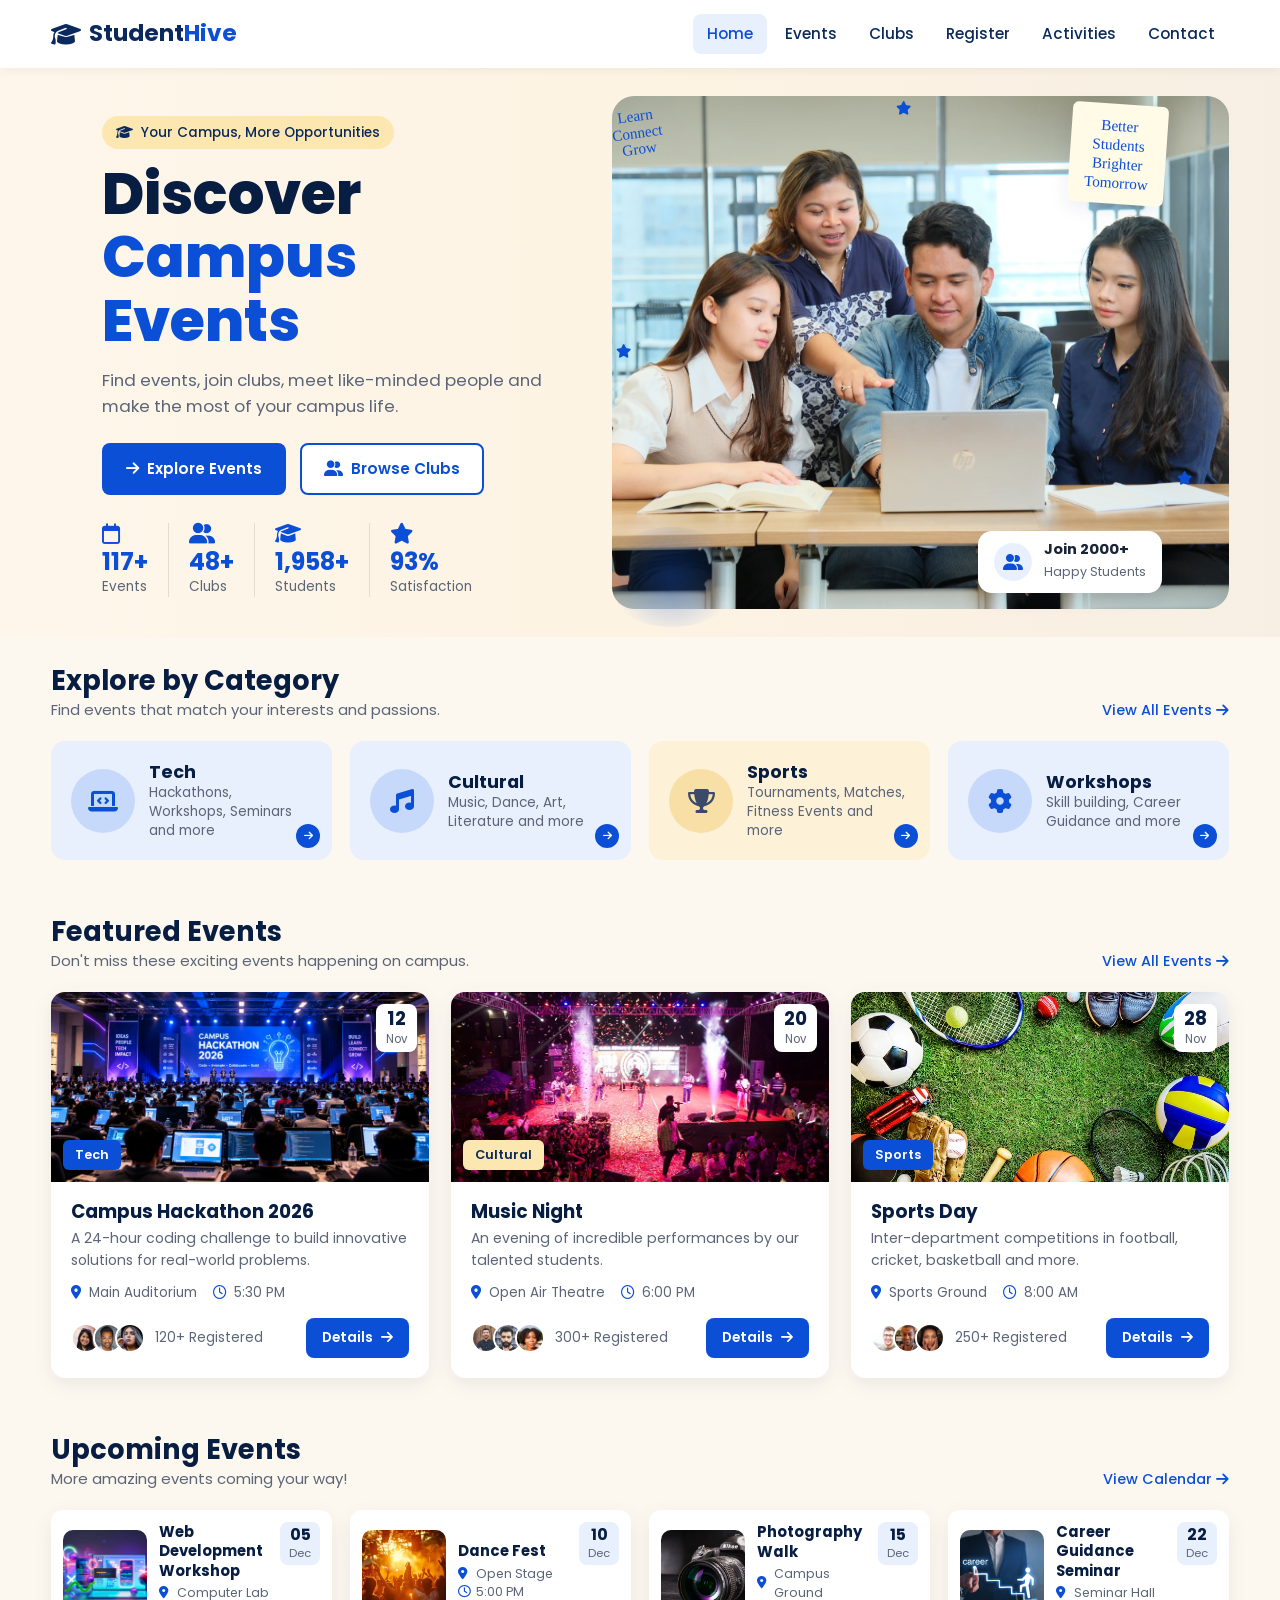
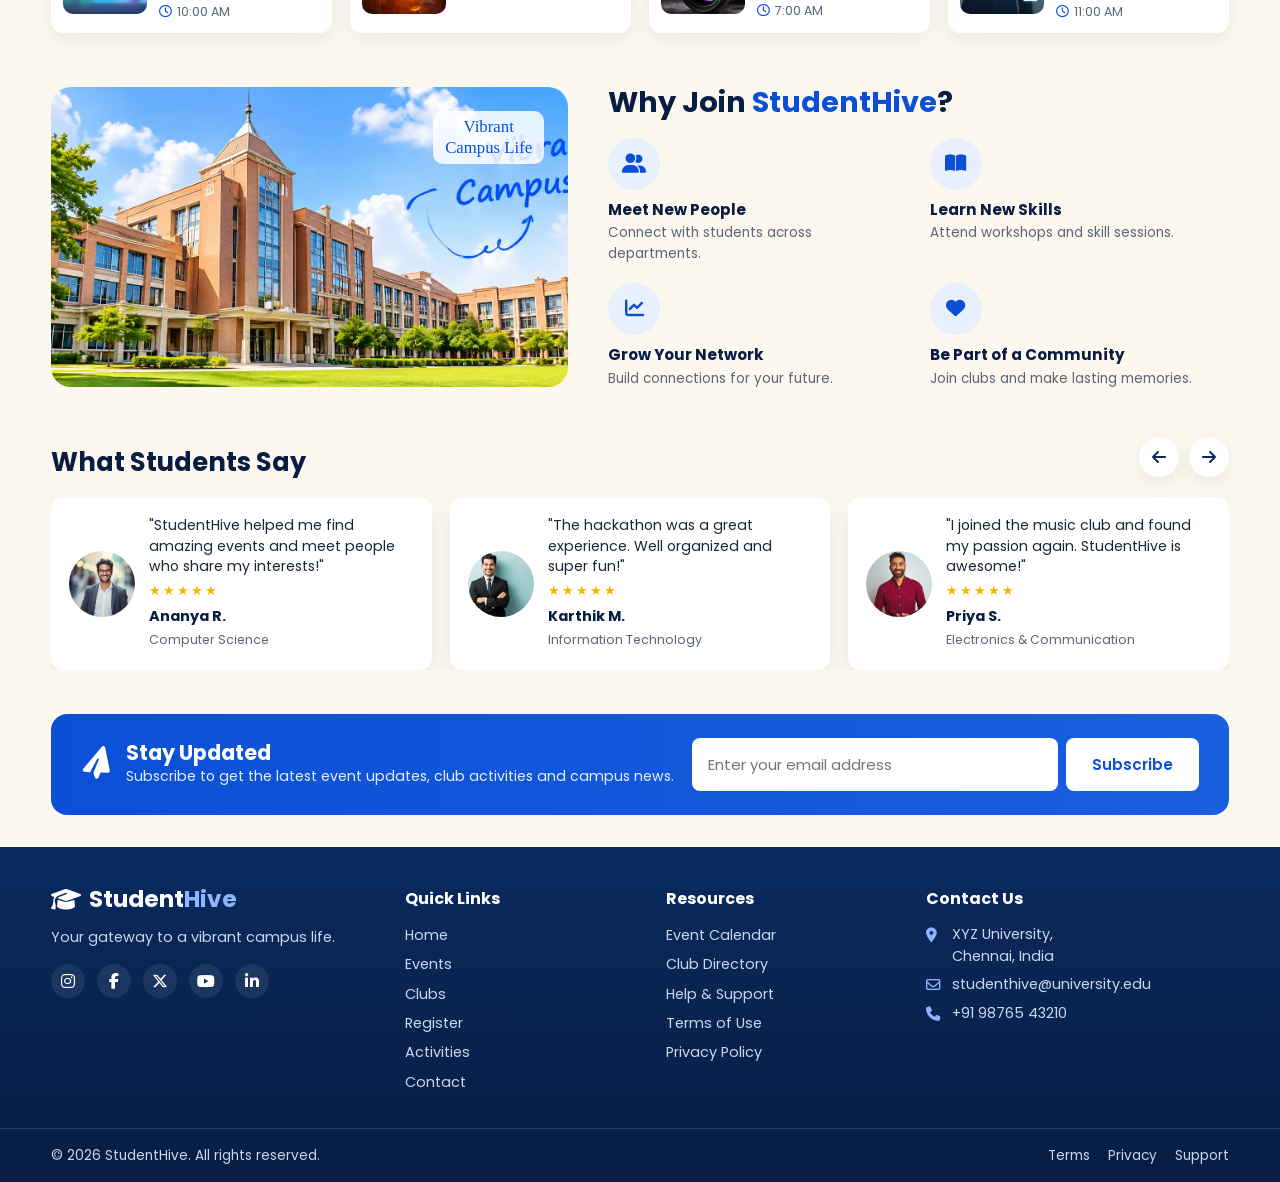
==== commit b3628965: "Added a Activities Section" ====
--- a/index.html
+++ b/index.html
@@ -26,7 +26,7 @@
         <a href="#events">Events</a>
         <a href="#clubs">Clubs</a>
         <a href="#register">Register</a>
-        <a href="#activities">Activities</a>
+        <a href="activties.html">Activities</a>
         <a href="#contact">Contact</a>
       </nav>
 
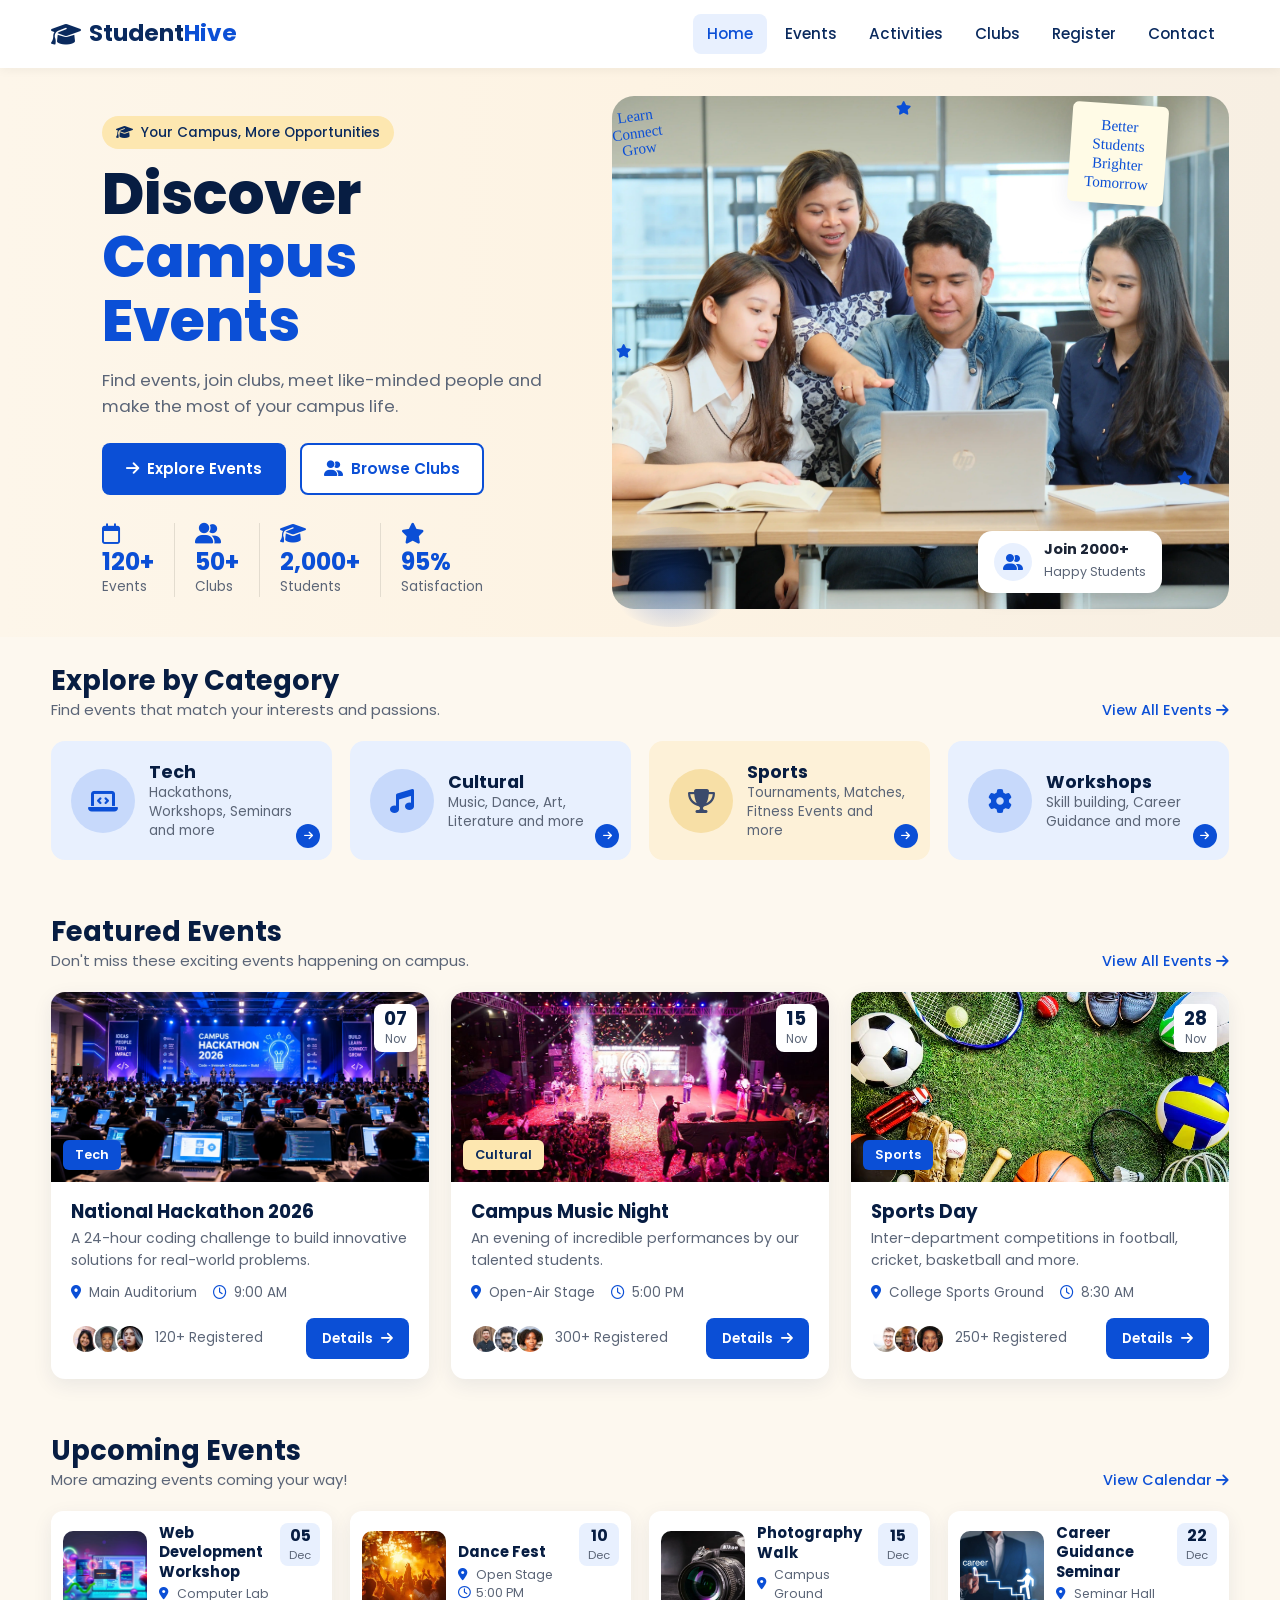
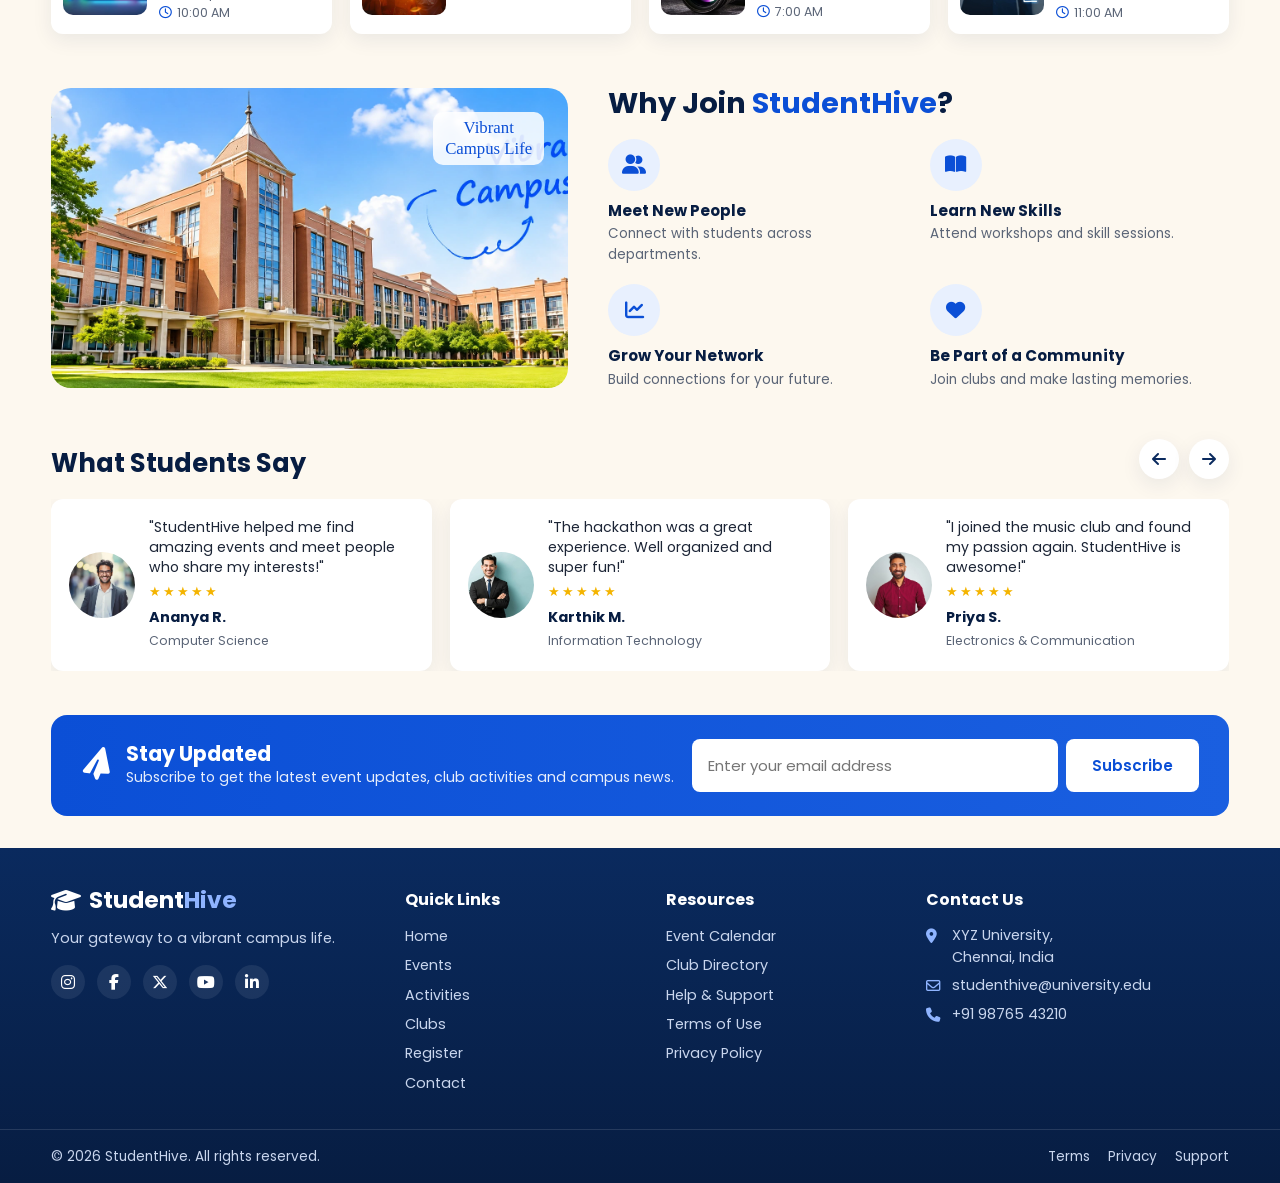
==== commit 122788a9: "Student Hive" ====
--- a/index.html
+++ b/index.html
@@ -16,21 +16,21 @@
   <!-- ===== NAVBAR ===== -->
   <header class="navbar" id="navbar">
     <div class="container nav-inner">
-      <a href="#" class="logo">
+      <a href="index.html" class="logo">
         <i class="fa-solid fa-graduation-cap"></i>
         <span>Student<strong>Hive</strong></span>
       </a>
 
       <nav class="nav-links" id="navLinks">
-        <a href="#" class="active">Home</a>
-        <a href="#events">Events</a>
-        <a href="#clubs">Clubs</a>
-        <a href="#register">Register</a>
-        <a href="activties.html">Activities</a>
-        <a href="#contact">Contact</a>
+        <a href="index.html" class="active" aria-current="page">Home</a>
+        <a href="events.html">Events</a>
+        <a href="activities.html">Activities</a>
+        <a href="clubs.html">Clubs</a>
+        <a href="register.html">Register</a>
+        <a href="contact.html">Contact</a>
       </nav>
 
-      <button class="menu-toggle" id="menuToggle" aria-label="Toggle menu" aria-expanded="false">
+      <button class="menu-toggle" id="menuToggle" aria-label="Toggle menu" aria-expanded="false" aria-controls="navLinks">
         <i class="fa-solid fa-bars"></i>
       </button>
     </div>
@@ -47,7 +47,7 @@
 
           <div class="hero-buttons">
             <a href="#events" class="btn btn-primary"><i class="fa-solid fa-arrow-right"></i> Explore Events</a>
-            <a href="#clubs" class="btn btn-outline"><i class="fa-solid fa-user-group"></i> Browse Clubs</a>
+            <a href="clubs.html" class="btn btn-outline"><i class="fa-solid fa-user-group"></i> Browse Clubs</a>
           </div>
 
           <div class="stats">
@@ -101,11 +101,11 @@
             <h2>Explore by Category</h2>
             <p>Find events that match your interests and passions.</p>
           </div>
-          <a href="#events" class="view-link">View All Events <i class="fa-solid fa-arrow-right"></i></a>
+          <a href="events.html" class="view-link">View All Events <i class="fa-solid fa-arrow-right"></i></a>
         </div>
 
         <div class="category-grid">
-          <a href="#" class="category-card" data-category="Tech">
+          <a href="activities.html?filter=technical" class="category-card">
             <div class="cat-icon"><i class="fa-solid fa-laptop-code"></i></div>
             <div class="cat-text">
               <h3>Tech</h3>
@@ -113,7 +113,7 @@
             </div>
             <span class="cat-arrow"><i class="fa-solid fa-arrow-right"></i></span>
           </a>
-          <a href="#" class="category-card" data-category="Cultural">
+          <a href="activities.html?filter=cultural" class="category-card">
             <div class="cat-icon"><i class="fa-solid fa-music"></i></div>
             <div class="cat-text">
               <h3>Cultural</h3>
@@ -121,7 +121,7 @@
             </div>
             <span class="cat-arrow"><i class="fa-solid fa-arrow-right"></i></span>
           </a>
-          <a href="#" class="category-card" data-category="Sports">
+          <a href="activities.html?filter=sports" class="category-card">
             <div class="cat-icon"><i class="fa-solid fa-trophy"></i></div>
             <div class="cat-text">
               <h3>Sports</h3>
@@ -129,7 +129,7 @@
             </div>
             <span class="cat-arrow"><i class="fa-solid fa-arrow-right"></i></span>
           </a>
-          <a href="#" class="category-card" data-category="Workshops">
+          <a href="activities.html?filter=workshops" class="category-card">
             <div class="cat-icon"><i class="fa-solid fa-gear"></i></div>
             <div class="cat-text">
               <h3>Workshops</h3>
@@ -149,7 +149,7 @@
             <h2>Featured Events</h2>
             <p>Don't miss these exciting events happening on campus.</p>
           </div>
-          <a href="#" class="view-link">View All Events <i class="fa-solid fa-arrow-right"></i></a>
+          <a href="events.html" class="view-link">View All Events <i class="fa-solid fa-arrow-right"></i></a>
         </div>
 
         <div class="featured-grid">
@@ -157,14 +157,14 @@
             <div class="event-media">
               <img class="event-img" src="./img/Campus%20Hackathon.webp" alt="Coders working at a hackathon event" />
               <span class="tag tag-blue">Tech</span>
-              <div class="date-box"><strong>12</strong><span>Nov</span></div>
+              <div class="date-box"><strong>07</strong><span>Nov</span></div>
             </div>
             <div class="event-body">
-              <h3>Campus Hackathon 2026</h3>
+              <h3>National Hackathon 2026</h3>
               <p class="event-desc">A 24-hour coding challenge to build innovative solutions for real-world problems.</p>
               <div class="meta">
                 <span><i class="fa-solid fa-location-dot"></i> Main Auditorium</span>
-                <span><i class="fa-regular fa-clock"></i> 5:30 PM</span>
+                <span><i class="fa-regular fa-clock"></i> 9:00 AM</span>
               </div>
               <div class="event-footer">
                 <div class="avatars">
@@ -173,7 +173,7 @@
                   <img class="av" src="./img/customer-3-converted.webp" alt="Registered student" />
                 </div>
                 <small>120+ Registered</small>
-                <button class="btn btn-primary btn-sm details-btn">Details <i class="fa-solid fa-arrow-right"></i></button>
+                <a href="events.html" class="btn btn-primary btn-sm">Details <i class="fa-solid fa-arrow-right"></i></a>
               </div>
             </div>
           </article>
@@ -182,14 +182,14 @@
             <div class="event-media">
               <img class="event-img" src="./img/musicnight.webp" alt="Crowd cheering at a music night concert" />
               <span class="tag tag-yellow">Cultural</span>
-              <div class="date-box"><strong>20</strong><span>Nov</span></div>
+              <div class="date-box"><strong>15</strong><span>Nov</span></div>
             </div>
             <div class="event-body">
-              <h3>Music Night</h3>
+              <h3>Campus Music Night</h3>
               <p class="event-desc">An evening of incredible performances by our talented students.</p>
               <div class="meta">
-                <span><i class="fa-solid fa-location-dot"></i> Open Air Theatre</span>
-                <span><i class="fa-regular fa-clock"></i> 6:00 PM</span>
+                <span><i class="fa-solid fa-location-dot"></i> Open-Air Stage</span>
+                <span><i class="fa-regular fa-clock"></i> 5:00 PM</span>
               </div>
               <div class="event-footer">
                 <div class="avatars">
@@ -198,7 +198,7 @@
                   <img class="av" src="./img/customer-6-converted.webp" alt="Registered student" />
                 </div>
                 <small>300+ Registered</small>
-                <button class="btn btn-primary btn-sm details-btn">Details <i class="fa-solid fa-arrow-right"></i></button>
+                <a href="events.html" class="btn btn-primary btn-sm">Details <i class="fa-solid fa-arrow-right"></i></a>
               </div>
             </div>
           </article>
@@ -213,8 +213,8 @@
               <h3>Sports Day</h3>
               <p class="event-desc">Inter-department competitions in football, cricket, basketball and more.</p>
               <div class="meta">
-                <span><i class="fa-solid fa-location-dot"></i> Sports Ground</span>
-                <span><i class="fa-regular fa-clock"></i> 8:00 AM</span>
+                <span><i class="fa-solid fa-location-dot"></i> College Sports Ground</span>
+                <span><i class="fa-regular fa-clock"></i> 8:30 AM</span>
               </div>
               <div class="event-footer">
                 <div class="avatars">
@@ -223,7 +223,7 @@
                   <img class="av" src="./img/customer-9.webp" alt="Registered student" />
                 </div>
                 <small>250+ Registered</small>
-                <button class="btn btn-primary btn-sm details-btn">Details <i class="fa-solid fa-arrow-right"></i></button>
+                <a href="events.html" class="btn btn-primary btn-sm">Details <i class="fa-solid fa-arrow-right"></i></a>
               </div>
             </div>
           </article>
@@ -239,7 +239,7 @@
             <h2>Upcoming Events</h2>
             <p>More amazing events coming your way!</p>
           </div>
-          <a href="#" class="view-link">View Calendar <i class="fa-solid fa-arrow-right"></i></a>
+          <a href="events.html" class="view-link">View Calendar <i class="fa-solid fa-arrow-right"></i></a>
         </div>
 
         <div class="upcoming-grid">
@@ -388,38 +388,38 @@
   <footer class="footer" id="contact">
     <div class="container footer-grid">
       <div class="footer-brand">
-        <a href="#" class="logo light">
+        <a href="index.html" class="logo light">
           <i class="fa-solid fa-graduation-cap"></i>
           <span>Student<strong>Hive</strong></span>
         </a>
         <p class="tagline">Your gateway to a vibrant campus life.</p>
         <div class="socials">
-          <a href="#" aria-label="Instagram"><i class="fa-brands fa-instagram"></i></a>
-          <a href="#" aria-label="Facebook"><i class="fa-brands fa-facebook-f"></i></a>
-          <a href="#" aria-label="Twitter"><i class="fa-brands fa-x-twitter"></i></a>
-          <a href="#" aria-label="YouTube"><i class="fa-brands fa-youtube"></i></a>
-          <a href="#" aria-label="LinkedIn"><i class="fa-brands fa-linkedin-in"></i></a>
+          <a href="https://www.instagram.com/" aria-label="Instagram"><i class="fa-brands fa-instagram"></i></a>
+          <a href="https://www.facebook.com/" aria-label="Facebook"><i class="fa-brands fa-facebook-f"></i></a>
+          <a href="https://x.com/" aria-label="X"><i class="fa-brands fa-x-twitter"></i></a>
+          <a href="https://www.youtube.com/" aria-label="YouTube"><i class="fa-brands fa-youtube"></i></a>
+          <a href="https://www.linkedin.com/" aria-label="LinkedIn"><i class="fa-brands fa-linkedin-in"></i></a>
         </div>
       </div>
 
       <div>
         <h4>Quick Links</h4>
         <ul>
-          <li><a href="#">Home</a></li>
-          <li><a href="#events">Events</a></li>
-          <li><a href="#clubs">Clubs</a></li>
-          <li><a href="#register">Register</a></li>
-          <li><a href="#activities">Activities</a></li>
-          <li><a href="#contact">Contact</a></li>
+          <li><a href="index.html">Home</a></li>
+          <li><a href="events.html">Events</a></li>
+          <li><a href="activities.html">Activities</a></li>
+          <li><a href="clubs.html">Clubs</a></li>
+          <li><a href="register.html">Register</a></li>
+          <li><a href="contact.html">Contact</a></li>
         </ul>
       </div>
 
       <div>
         <h4>Resources</h4>
         <ul>
-          <li><a href="#">Event Calendar</a></li>
-          <li><a href="#">Club Directory</a></li>
-          <li><a href="#">Help &amp; Support</a></li>
+          <li><a href="events.html">Event Calendar</a></li>
+          <li><a href="clubs.html">Club Directory</a></li>
+          <li><a href="contact.html">Help &amp; Support</a></li>
           <li><a href="#">Terms of Use</a></li>
           <li><a href="#">Privacy Policy</a></li>
         </ul>
@@ -429,19 +429,19 @@
         <h4>Contact Us</h4>
         <ul class="contact-list">
           <li><i class="fa-solid fa-location-dot"></i> <span>XYZ University,<br>Chennai, India</span></li>
-          <li><i class="fa-regular fa-envelope"></i> <span>studenthive@university.edu</span></li>
-          <li><i class="fa-solid fa-phone"></i> <span>+91 98765 43210</span></li>
+          <li><i class="fa-regular fa-envelope"></i> <span><a href="mailto:studenthive@university.edu">studenthive@university.edu</a></span></li>
+          <li><i class="fa-solid fa-phone"></i> <span><a href="tel:+919876543210">+91 98765 43210</a></span></li>
         </ul>
       </div>
     </div>
 
     <div class="footer-bottom">
       <div class="container footer-bottom-inner">
-        <p>&copy; 2026 StudentHive. All rights reserved.</p>
+        <p>&copy; <span id="footerYear">2026</span> StudentHive. All rights reserved.</p>
         <div class="legal">
           <a href="#">Terms</a>
           <a href="#">Privacy</a>
-          <a href="#">Support</a>
+          <a href="contact.html">Support</a>
         </div>
       </div>
     </div>
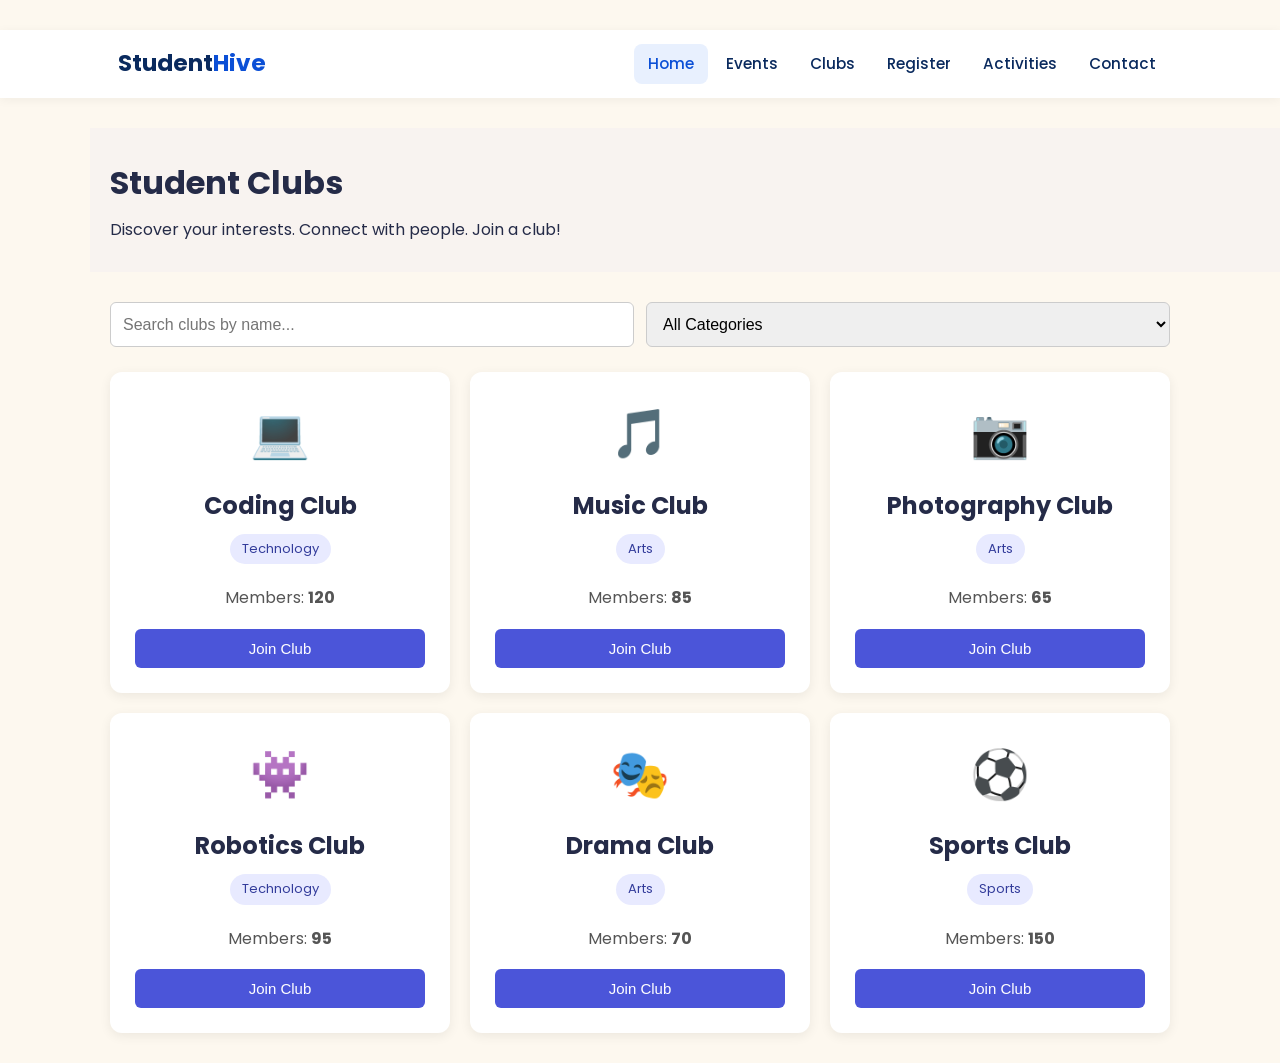
==== commit d6e1a1ff: "Added Club page related html, css and javascript" ====
--- a/index.html
+++ b/index.html
@@ -1,452 +1,66 @@
-<!DOCTYPE html>
-<html lang="en">
-<head>
-  <meta charset="UTF-8" />
-  <meta name="viewport" content="width=device-width, initial-scale=1.0" />
-  <title>StudentHive | Discover Campus Events</title>
-  <meta name="description" content="Find campus events, join clubs and meet like-minded people with StudentHive." />
-  <link rel="preconnect" href="https://fonts.googleapis.com" />
-  <link rel="preconnect" href="https://fonts.gstatic.com" crossorigin />
-  <link href="https://fonts.googleapis.com/css2?family=Poppins:wght@400;500;600;700;800&display=swap" rel="stylesheet" />
-  <link rel="stylesheet" href="https://cdnjs.cloudflare.com/ajax/libs/font-awesome/6.5.1/css/all.min.css" />
-  <link rel="stylesheet" href="style.css" />
-</head>
-<body>
-
-  <!-- ===== NAVBAR ===== -->
-  <header class="navbar" id="navbar">
-    <div class="container nav-inner">
-      <a href="index.html" class="logo">
-        <i class="fa-solid fa-graduation-cap"></i>
-        <span>Student<strong>Hive</strong></span>
-      </a>
-
-      <nav class="nav-links" id="navLinks">
-        <a href="index.html" class="active" aria-current="page">Home</a>
-        <a href="events.html">Events</a>
-        <a href="activities.html">Activities</a>
-        <a href="clubs.html">Clubs</a>
-        <a href="register.html">Register</a>
-        <a href="contact.html">Contact</a>
-      </nav>
-
-      <button class="menu-toggle" id="menuToggle" aria-label="Toggle menu" aria-expanded="false" aria-controls="navLinks">
-        <i class="fa-solid fa-bars"></i>
-      </button>
-    </div>
-  </header>
-
-  <main>
-    <!-- ===== HERO ===== -->
-    <section class="hero">
-      <div class="container hero-inner">
-        <div class="hero-content">
-          <span class="badge"><i class="fa-solid fa-graduation-cap"></i> Your Campus, More Opportunities</span>
-          <h1>Discover <span class="text-blue">Campus Events</span></h1>
-          <p class="hero-text">Find events, join clubs, meet like-minded people and make the most of your campus life.</p>
-
-          <div class="hero-buttons">
-            <a href="#events" class="btn btn-primary"><i class="fa-solid fa-arrow-right"></i> Explore Events</a>
-            <a href="clubs.html" class="btn btn-outline"><i class="fa-solid fa-user-group"></i> Browse Clubs</a>
-          </div>
-
-          <div class="stats">
-            <div class="stat" data-count="120" data-suffix="+">
-              <i class="fa-regular fa-calendar"></i>
-              <h3>0+</h3>
-              <p>Events</p>
-            </div>
-            <div class="stat" data-count="50" data-suffix="+">
-              <i class="fa-solid fa-user-group"></i>
-              <h3>0+</h3>
-              <p>Clubs</p>
-            </div>
-            <div class="stat" data-count="2000" data-suffix="+">
-              <i class="fa-solid fa-graduation-cap"></i>
-              <h3>0+</h3>
-              <p>Students</p>
-            </div>
-            <div class="stat" data-count="95" data-suffix="%">
-              <i class="fa-solid fa-star"></i>
-              <h3>0%</h3>
-              <p>Satisfaction</p>
-            </div>
-          </div>
-        </div>
-
-        <div class="hero-visual">
-          <span class="deco deco-text">Learn<br>Connect<br>Grow</span>
-          <span class="deco deco-spark s1"><i class="fa-solid fa-star"></i></span>
-          <span class="deco deco-spark s2"><i class="fa-solid fa-star"></i></span>
-          <span class="deco deco-spark s3"><i class="fa-solid fa-star"></i></span>
-          <span class="deco deco-blob"></span>
-          <img class="hero-image" src="./img/image1.webp" alt="Students smiling together while working on a laptop on campus" />
-          <div class="sticky-note">Better<br>Students<br>Brighter<br>Tomorrow</div>
-          <div class="join-card">
-            <i class="fa-solid fa-user-group"></i>
-            <div>
-              <strong>Join 2000+</strong>
-              <span>Happy Students</span>
-            </div>
-          </div>
-        </div>
-      </div>
-    </section>
-
-    <!-- ===== CATEGORIES ===== -->
-    <section class="section">
-      <div class="container">
-        <div class="section-head">
-          <div>
-            <h2>Explore by Category</h2>
-            <p>Find events that match your interests and passions.</p>
-          </div>
-          <a href="events.html" class="view-link">View All Events <i class="fa-solid fa-arrow-right"></i></a>
-        </div>
-
-        <div class="category-grid">
-          <a href="activities.html?filter=technical" class="category-card">
-            <div class="cat-icon"><i class="fa-solid fa-laptop-code"></i></div>
-            <div class="cat-text">
-              <h3>Tech</h3>
-              <p>Hackathons, Workshops, Seminars and more</p>
-            </div>
-            <span class="cat-arrow"><i class="fa-solid fa-arrow-right"></i></span>
-          </a>
-          <a href="activities.html?filter=cultural" class="category-card">
-            <div class="cat-icon"><i class="fa-solid fa-music"></i></div>
-            <div class="cat-text">
-              <h3>Cultural</h3>
-              <p>Music, Dance, Art, Literature and more</p>
-            </div>
-            <span class="cat-arrow"><i class="fa-solid fa-arrow-right"></i></span>
-          </a>
-          <a href="activities.html?filter=sports" class="category-card">
-            <div class="cat-icon"><i class="fa-solid fa-trophy"></i></div>
-            <div class="cat-text">
-              <h3>Sports</h3>
-              <p>Tournaments, Matches, Fitness Events and more</p>
-            </div>
-            <span class="cat-arrow"><i class="fa-solid fa-arrow-right"></i></span>
-          </a>
-          <a href="activities.html?filter=workshops" class="category-card">
-            <div class="cat-icon"><i class="fa-solid fa-gear"></i></div>
-            <div class="cat-text">
-              <h3>Workshops</h3>
-              <p>Skill building, Career Guidance and more</p>
-            </div>
-            <span class="cat-arrow"><i class="fa-solid fa-arrow-right"></i></span>
-          </a>
-        </div>
-      </div>
-    </section>
-
-    <!-- ===== FEATURED EVENTS ===== -->
-    <section class="section" id="events">
-      <div class="container">
-        <div class="section-head">
-          <div>
-            <h2>Featured Events</h2>
-            <p>Don't miss these exciting events happening on campus.</p>
-          </div>
-          <a href="events.html" class="view-link">View All Events <i class="fa-solid fa-arrow-right"></i></a>
-        </div>
-
-        <div class="featured-grid">
-          <article class="event-card">
-            <div class="event-media">
-              <img class="event-img" src="./img/Campus%20Hackathon.webp" alt="Coders working at a hackathon event" />
-              <span class="tag tag-blue">Tech</span>
-              <div class="date-box"><strong>07</strong><span>Nov</span></div>
-            </div>
-            <div class="event-body">
-              <h3>National Hackathon 2026</h3>
-              <p class="event-desc">A 24-hour coding challenge to build innovative solutions for real-world problems.</p>
-              <div class="meta">
-                <span><i class="fa-solid fa-location-dot"></i> Main Auditorium</span>
-                <span><i class="fa-regular fa-clock"></i> 9:00 AM</span>
-              </div>
-              <div class="event-footer">
-                <div class="avatars">
-                  <img class="av" src="./img/customer-1-converted.webp" alt="Registered student" />
-                  <img class="av" src="./img/customer-2-converted.webp" alt="Registered student" />
-                  <img class="av" src="./img/customer-3-converted.webp" alt="Registered student" />
-                </div>
-                <small>120+ Registered</small>
-                <a href="events.html" class="btn btn-primary btn-sm">Details <i class="fa-solid fa-arrow-right"></i></a>
-              </div>
-            </div>
-          </article>
-
-          <article class="event-card">
-            <div class="event-media">
-              <img class="event-img" src="./img/musicnight.webp" alt="Crowd cheering at a music night concert" />
-              <span class="tag tag-yellow">Cultural</span>
-              <div class="date-box"><strong>15</strong><span>Nov</span></div>
-            </div>
-            <div class="event-body">
-              <h3>Campus Music Night</h3>
-              <p class="event-desc">An evening of incredible performances by our talented students.</p>
-              <div class="meta">
-                <span><i class="fa-solid fa-location-dot"></i> Open-Air Stage</span>
-                <span><i class="fa-regular fa-clock"></i> 5:00 PM</span>
-              </div>
-              <div class="event-footer">
-                <div class="avatars">
-                  <img class="av" src="./img/customer-4-converted.webp" alt="Registered student" />
-                  <img class="av" src="./img/customer-5-converted.webp" alt="Registered student" />
-                  <img class="av" src="./img/customer-6-converted.webp" alt="Registered student" />
-                </div>
-                <small>300+ Registered</small>
-                <a href="events.html" class="btn btn-primary btn-sm">Details <i class="fa-solid fa-arrow-right"></i></a>
-              </div>
-            </div>
-          </article>
-
-          <article class="event-card">
-            <div class="event-media">
-              <img class="event-img" src="./img/sports.webp" alt="Football players competing on the sports ground" />
-              <span class="tag tag-blue">Sports</span>
-              <div class="date-box"><strong>28</strong><span>Nov</span></div>
-            </div>
-            <div class="event-body">
-              <h3>Sports Day</h3>
-              <p class="event-desc">Inter-department competitions in football, cricket, basketball and more.</p>
-              <div class="meta">
-                <span><i class="fa-solid fa-location-dot"></i> College Sports Ground</span>
-                <span><i class="fa-regular fa-clock"></i> 8:30 AM</span>
-              </div>
-              <div class="event-footer">
-                <div class="avatars">
-                  <img class="av" src="./img/customer-7.webp" alt="Registered student" />
-                  <img class="av" src="./img/customer-8.webp" alt="Registered student" />
-                  <img class="av" src="./img/customer-9.webp" alt="Registered student" />
-                </div>
-                <small>250+ Registered</small>
-                <a href="events.html" class="btn btn-primary btn-sm">Details <i class="fa-solid fa-arrow-right"></i></a>
-              </div>
-            </div>
-          </article>
-        </div>
-      </div>
-    </section>
-
-    <!-- ===== UPCOMING EVENTS ===== -->
-    <section class="section">
-      <div class="container">
-        <div class="section-head">
-          <div>
-            <h2>Upcoming Events</h2>
-            <p>More amazing events coming your way!</p>
-          </div>
-          <a href="events.html" class="view-link">View Calendar <i class="fa-solid fa-arrow-right"></i></a>
-        </div>
-
-        <div class="upcoming-grid">
-          <div class="mini-card">
-            <img class="mini-img" src="./img/webdevelopment-converted.webp" alt="Laptop showing code" />
-            <div class="mini-info">
-              <h4>Web Development Workshop</h4>
-              <p><i class="fa-solid fa-location-dot"></i> Computer Lab</p>
-              <p><i class="fa-regular fa-clock"></i> 10:00 AM</p>
-            </div>
-            <div class="mini-date"><strong>05</strong><span>Dec</span></div>
-          </div>
-          <div class="mini-card">
-            <img class="mini-img" src="./img/dancefest-converted.webp" alt="Dancer performing on stage" />
-            <div class="mini-info">
-              <h4>Dance Fest</h4>
-              <p><i class="fa-solid fa-location-dot"></i> Open Stage</p>
-              <p><i class="fa-regular fa-clock"></i> 5:00 PM</p>
-            </div>
-            <div class="mini-date"><strong>10</strong><span>Dec</span></div>
-          </div>
-          <div class="mini-card">
-            <img class="mini-img" src="./img/camera-converted.webp" alt="Camera held for a photography walk" />
-            <div class="mini-info">
-              <h4>Photography Walk</h4>
-              <p><i class="fa-solid fa-location-dot"></i> Campus Ground</p>
-              <p><i class="fa-regular fa-clock"></i> 7:00 AM</p>
-            </div>
-            <div class="mini-date"><strong>15</strong><span>Dec</span></div>
-          </div>
-          <div class="mini-card">
-            <img class="mini-img" src="./img/career-converted.webp" alt="Speaker presenting at a career seminar" />
-            <div class="mini-info">
-              <h4>Career Guidance Seminar</h4>
-              <p><i class="fa-solid fa-location-dot"></i> Seminar Hall</p>
-              <p><i class="fa-regular fa-clock"></i> 11:00 AM</p>
-            </div>
-            <div class="mini-date"><strong>22</strong><span>Dec</span></div>
-          </div>
-        </div>
-      </div>
-    </section>
-
-    <!-- ===== WHY JOIN ===== -->
-    <section class="section why" id="clubs">
-      <div class="container why-inner">
-        <div class="why-visual">
-          <img src="./img/collegelife-converted.webp" alt="University campus building surrounded by trees" />
-          <div class="vibrant-text">Vibrant<br>Campus Life</div>
-        </div>
-        <div class="why-content">
-          <h2>Why Join <span class="text-blue">StudentHive</span>?</h2>
-          <div class="reasons">
-            <div class="reason">
-              <div class="reason-icon"><i class="fa-solid fa-user-group"></i></div>
-              <h4>Meet New People</h4>
-              <p>Connect with students across departments.</p>
-            </div>
-            <div class="reason">
-              <div class="reason-icon"><i class="fa-solid fa-book-open"></i></div>
-              <h4>Learn New Skills</h4>
-              <p>Attend workshops and skill sessions.</p>
-            </div>
-            <div class="reason">
-              <div class="reason-icon"><i class="fa-solid fa-chart-line"></i></div>
-              <h4>Grow Your Network</h4>
-              <p>Build connections for your future.</p>
-            </div>
-            <div class="reason">
-              <div class="reason-icon"><i class="fa-solid fa-heart"></i></div>
-              <h4>Be Part of a Community</h4>
-              <p>Join clubs and make lasting memories.</p>
-            </div>
-          </div>
-        </div>
-      </div>
-    </section>
-
-    <!-- ===== TESTIMONIALS ===== -->
-    <section class="section testimonials">
-      <div class="container">
-        <div class="section-head">
-          <h2>What Students Say</h2>
-          <div class="slider-controls">
-            <button class="icon-btn round" id="prevBtn" aria-label="Previous"><i class="fa-solid fa-arrow-left"></i></button>
-            <button class="icon-btn round" id="nextBtn" aria-label="Next"><i class="fa-solid fa-arrow-right"></i></button>
-          </div>
-        </div>
-
-        <div class="testimonial-viewport">
-          <div class="testimonial-track" id="testimonialTrack">
-            <div class="testimonial-card">
-              <img class="avatar" src="./img/client1-converted.webp" alt="Ananya R." />
-              <div>
-                <p>"StudentHive helped me find amazing events and meet people who share my interests!"</p>
-                <div class="stars">★★★★★</div>
-                <strong>Ananya R.</strong>
-                <small>Computer Science</small>
-              </div>
-            </div>
-            <div class="testimonial-card">
-              <img class="avatar" src="./img/client2-converted.webp" alt="Karthik M." />
-              <div>
-                <p>"The hackathon was a great experience. Well organized and super fun!"</p>
-                <div class="stars">★★★★★</div>
-                <strong>Karthik M.</strong>
-                <small>Information Technology</small>
-              </div>
-            </div>
-            <div class="testimonial-card">
-              <img class="avatar" src="./img/client3-converted.webp" alt="Priya S." />
-              <div>
-                <p>"I joined the music club and found my passion again. StudentHive is awesome!"</p>
-                <div class="stars">★★★★★</div>
-                <strong>Priya S.</strong>
-                <small>Electronics &amp; Communication</small>
-              </div>
-            </div>
-          </div>
-        </div>
-      </div>
-    </section>
-
-    <!-- ===== NEWSLETTER ===== -->
-    <section class="section newsletter-section" id="register">
-      <div class="container">
-        <form class="newsletter" id="newsletterForm" novalidate>
-          <div class="news-text">
-            <i class="fa-solid fa-paper-plane"></i>
-            <div>
-              <h3>Stay Updated</h3>
-              <p>Subscribe to get the latest event updates, club activities and campus news.</p>
-            </div>
-          </div>
-          <div class="news-input">
-            <input type="email" id="emailInput" placeholder="Enter your email address" required />
-            <button type="submit" class="btn btn-white">Subscribe</button>
-          </div>
-          <p class="form-msg" id="formMsg" aria-live="polite"></p>
-        </form>
-      </div>
-    </section>
-  </main>
-
-  <!-- ===== FOOTER ===== -->
-  <footer class="footer" id="contact">
-    <div class="container footer-grid">
-      <div class="footer-brand">
-        <a href="index.html" class="logo light">
-          <i class="fa-solid fa-graduation-cap"></i>
-          <span>Student<strong>Hive</strong></span>
-        </a>
-        <p class="tagline">Your gateway to a vibrant campus life.</p>
-        <div class="socials">
-          <a href="https://www.instagram.com/" aria-label="Instagram"><i class="fa-brands fa-instagram"></i></a>
-          <a href="https://www.facebook.com/" aria-label="Facebook"><i class="fa-brands fa-facebook-f"></i></a>
-          <a href="https://x.com/" aria-label="X"><i class="fa-brands fa-x-twitter"></i></a>
-          <a href="https://www.youtube.com/" aria-label="YouTube"><i class="fa-brands fa-youtube"></i></a>
-          <a href="https://www.linkedin.com/" aria-label="LinkedIn"><i class="fa-brands fa-linkedin-in"></i></a>
-        </div>
-      </div>
-
-      <div>
-        <h4>Quick Links</h4>
-        <ul>
-          <li><a href="index.html">Home</a></li>
-          <li><a href="events.html">Events</a></li>
-          <li><a href="activities.html">Activities</a></li>
-          <li><a href="clubs.html">Clubs</a></li>
-          <li><a href="register.html">Register</a></li>
-          <li><a href="contact.html">Contact</a></li>
-        </ul>
-      </div>
-
-      <div>
-        <h4>Resources</h4>
-        <ul>
-          <li><a href="events.html">Event Calendar</a></li>
-          <li><a href="clubs.html">Club Directory</a></li>
-          <li><a href="contact.html">Help &amp; Support</a></li>
-          <li><a href="#">Terms of Use</a></li>
-          <li><a href="#">Privacy Policy</a></li>
-        </ul>
-      </div>
-
-      <div>
-        <h4>Contact Us</h4>
-        <ul class="contact-list">
-          <li><i class="fa-solid fa-location-dot"></i> <span>XYZ University,<br>Chennai, India</span></li>
-          <li><i class="fa-regular fa-envelope"></i> <span><a href="mailto:studenthive@university.edu">studenthive@university.edu</a></span></li>
-          <li><i class="fa-solid fa-phone"></i> <span><a href="tel:+919876543210">+91 98765 43210</a></span></li>
-        </ul>
-      </div>
-    </div>
-
-    <div class="footer-bottom">
-      <div class="container footer-bottom-inner">
-        <p>&copy; <span id="footerYear">2026</span> StudentHive. All rights reserved.</p>
-        <div class="legal">
-          <a href="#">Terms</a>
-          <a href="#">Privacy</a>
-          <a href="contact.html">Support</a>
-        </div>
-      </div>
-    </div>
-  </footer>
-
-  <script src="script.js"></script>
-</body>
-</html>+
+<!DOCTYPE html>
+<html lang="en">
+<head>
+    <meta charset="UTF-8">
+    <meta name="viewport" content="width=device-width, initial-scale=1.0">
+    <title>Student Clubs</title>
+    <link href="https://fonts.googleapis.com/css2?family=Poppins:wght@400;500;600;700;800&display=swap" rel="stylesheet" />
+    <link rel=stylesheet href="style.css">
+</head>
+
+<body>
+ <!-- ===== NAVBAR ===== -->
+ <header class="navbar" id="navbar">
+    <div class="container nav-inner">
+      <a href="#" class="logo">
+        <i class="fa-solid fa-graduation-cap"></i>
+        <span>Student<strong>Hive</strong></span>
+      </a>
+
+      <nav class="nav-links" id="navLinks">
+        <a href="#" class="active">Home</a>
+        <a href="#events">Events</a>
+        <a href="#clubs">Clubs</a>
+        <a href="#register">Register</a>
+        <a href="activties.html">Activities</a>
+        <a href="#contact">Contact</a>
+      </nav>
+
+      <button class="menu-toggle" id="menuToggle" aria-label="Toggle menu" aria-expanded="false">
+        <i class="fa-solid fa-bars"></i>
+      </button>
+    </div>
+  </header>
+    <div class="student">
+        <h1>Student Clubs</h1>
+        <p>Discover your interests. Connect with people. Join a club!</p>
+    </div>
+
+    <main class="container">
+
+        <div class="filters">
+            <input
+                type="text"
+                id="searchInput"
+                placeholder="Search clubs by name..."
+                aria-label="Search clubs by name"
+            >
+
+            <select id="categoryFilter" aria-label="Filter clubs by category">
+                <option value="All">All Categories</option>
+                <option value="Technology">Technology</option>
+                <option value="Arts">Arts</option>
+                <option value="Sports">Sports</option>
+            </select>
+        </div>
+
+        <div id="message" role="status" aria-live="polite"></div>
+
+        <div id="clubContainer"></div>
+
+    </main>
+
+<script src="club.js"></script>
+</body>
+</html>
--- a/style.css
+++ b/style.css
@@ -1,1435 +1,245 @@
-/* ===== VARIABLES & RESET ===== */
-:root {
-  --blue: #0b4fd6;
-  --blue-dark: #0a3fa8;
-  --navy: #0a2a5e;
-  --navy-dark: #071d42;
-  --light-blue: #e8f0fe;
-  --cream: #fdf8ef;
-  --yellow: #fde7b0;
-  --text: #1c2536;
-  --muted: #5b6577;
-  --white: #ffffff;
-  --radius: 14px;
-  --shadow: 0 6px 20px rgba(15, 40, 90, 0.08);
-  --container: 1200px;
-  --section-y: 28px;
-}
-
-*,
-*::before,
-*::after {
-  box-sizing: border-box;
-  margin: 0;
-  padding: 0;
-}
-
-html {
-  scroll-behavior: smooth;
-  scroll-padding-top: 76px;
-}
-
-body {
-  font-family: "Poppins", "Segoe UI", Roboto, Arial, sans-serif;
-  color: var(--text);
-  background: var(--cream);
-  line-height: 1.55;
-  overflow-x: hidden;
-  text-align: left;
-}
-
-a {
-  color: inherit;
-  text-decoration: none;
-}
-
-ul {
-  list-style: none;
-}
-
-img {
-  max-width: 100%;
-  display: block;
-}
-
-button,
-input {
-  font-family: inherit;
-}
-
-.container {
-  width: min(var(--container), 90%);
-  margin-inline: auto;
-}
-
-.text-blue {
-  color: var(--blue);
-}
-
-.section {
-  padding: var(--section-y) 0;
-}
-
-/* ===== BUTTONS ===== */
-.btn {
-  display: inline-flex;
-  align-items: center;
-  justify-content: center;
-  gap: 8px;
-  padding: 12px 22px;
-  border-radius: 8px;
-  font-weight: 600;
-  font-size: 0.95rem;
-  border: 2px solid transparent;
-  cursor: pointer;
-  transition: 0.25s ease;
-  white-space: nowrap;
-}
-
-.btn-primary {
-  background: var(--blue);
-  color: var(--white);
-}
-
-.btn-primary:hover {
-  background: var(--blue-dark);
-  transform: translateY(-2px);
-}
-
-.btn-outline {
-  background: var(--white);
-  color: var(--blue);
-  border-color: var(--blue);
-}
-
-.btn-outline:hover {
-  background: var(--light-blue);
-}
-
-.btn-white {
-  background: var(--white);
-  color: var(--blue);
-}
-
-.btn-white:hover {
-  background: var(--light-blue);
-}
-
-.btn-sm {
-  padding: 8px 14px;
-  font-size: 0.85rem;
-}
-
-.icon-btn {
-  background: none;
-  border: none;
-  font-size: 1rem;
-  cursor: pointer;
-  color: var(--navy);
-  width: 40px;
-  height: 40px;
-  border-radius: 50%;
-  display: grid;
-  place-items: center;
-  transition: 0.2s;
-}
-
-.icon-btn:hover {
-  background: var(--light-blue);
-}
-
-.icon-btn.round {
-  background: var(--white);
-  box-shadow: var(--shadow);
-}
-
-/* ===== NAVBAR ===== */
-.navbar {
-  position: sticky;
-  top: 0;
-  z-index: 100;
-  background: rgba(255, 255, 255, 0.96);
-  backdrop-filter: blur(8px);
-  box-shadow: 0 2px 10px rgba(0, 0, 0, 0.05);
-}
-
-.nav-inner {
-  display: flex;
-  align-items: center;
-  justify-content: space-between;
-  height: 68px;
-  gap: 20px;
-}
-
-.logo {
-  display: inline-flex;
-  align-items: center;
-  gap: 8px;
-  font-size: 1.45rem;
-  font-weight: 700;
-  color: var(--navy);
-  line-height: 1;
-}
-
-.logo i {
-  font-size: 1.5rem;
-}
-
-.logo strong {
-  color: var(--blue);
-}
-
-.logo.light,
-.logo.light i {
-  color: var(--white);
-}
-
-.logo.light strong {
-  color: #8fb4ff;
-}
-
-.nav-links {
-  display: flex;
-  align-items: center;
-  gap: 4px;
-}
-
-.nav-links a {
-  padding: 8px 14px;
-  border-radius: 8px;
-  font-weight: 500;
-  font-size: 0.95rem;
-  color: var(--navy);
-  transition: 0.2s;
-}
-
-.nav-links a:hover,
-.nav-links a.active {
-  background: var(--light-blue);
-  color: var(--blue);
-}
-
-.menu-toggle {
-  display: none;
-  background: none;
-  border: none;
-  font-size: 1.4rem;
-  color: var(--navy);
-  cursor: pointer;
-  width: 40px;
-  height: 40px;
-  place-items: center;
-}
-
-/* ===== HERO ===== */
-.hero {
-  background: linear-gradient(90deg, #fdf6ea 0%, #fdf3e3 50%, #f7efe3 100%);
-  padding: 18px 0 24px;
-  overflow: hidden;
-}
-
-.hero-inner {
-  display: grid;
-  grid-template-columns: 1fr 1fr;
-  align-items: center;
-  gap: 28px;
-}
-
-.badge {
-  display: inline-flex;
-  align-items: center;
-  gap: 8px;
-  background: var(--yellow);
-  color: var(--navy);
-  padding: 6px 14px;
-  border-radius: 20px;
-  font-size: 0.85rem;
-  font-weight: 500;
-  margin-bottom: 14px;
-}
-
-.hero h1 {
-  font-size: clamp(2.2rem, 4.6vw, 3.6rem);
-  line-height: 1.1;
-  font-weight: 800;
-  color: var(--navy-dark, #071d42);
-  margin-bottom: 14px;
-}
-
-.hero h1 .text-blue {
-  display: block;
-}
-
-.hero-text {
-  font-size: 1.05rem;
-  color: var(--muted);
-  max-width: 480px;
-  margin-bottom: 24px;
-}
-
-.hero-buttons {
-  display: flex;
-  gap: 14px;
-  flex-wrap: wrap;
-  margin-bottom: 28px;
-}
-
-.stats {
-  display: flex;
-  align-items: stretch;
-  flex-wrap: wrap;
-}
-
-.stat {
-  display: flex;
-  flex-direction: column;
-  align-items: flex-start;
-  padding: 0 20px;
-  border-right: 1px solid #e3dccf;
-}
-
-.stat:first-child {
-  padding-left: 0;
-}
-
-.stat:last-child {
-  border-right: none;
-}
-
-.stat i {
-  font-size: 1.3rem;
-  color: var(--blue);
-  margin-bottom: 4px;
-}
-
-.stat h3 {
-  font-size: 1.5rem;
-  color: var(--blue);
-  font-weight: 700;
-  line-height: 1.2;
-}
-
-.stat p {
-  font-size: 0.85rem;
-  color: var(--muted);
-}
-
-.hero-visual {
-  position: relative;
-}
-
-.hero-image {
-  width: 100%;
-  aspect-ratio: 16 / 10;
-  object-fit: cover;
-  border-radius: 22px;
-}
-
-.sticky-note {
-  position: absolute;
-  top: -12px;
-  right: -8px;
-  background: #fffbe6;
-  padding: 12px 16px;
-  border-radius: 6px;
-  transform: rotate(4deg);
-  box-shadow: var(--shadow);
-  font-family: "Comic Sans MS", cursive;
-  color: var(--blue);
-  font-size: 0.95rem;
-  text-align: center;
-  line-height: 1.25;
-}
-
-.join-card {
-  position: absolute;
-  bottom: 18px;
-  right: 18px;
-  display: flex;
-  align-items: center;
-  gap: 12px;
-  background: var(--white);
-  padding: 10px 16px;
-  border-radius: 14px;
-  box-shadow: var(--shadow);
-}
-
-.join-card i {
-  width: 38px;
-  height: 38px;
-  border-radius: 50%;
-  background: var(--light-blue);
-  color: var(--blue);
-  display: grid;
-  place-items: center;
-}
-
-.join-card strong {
-  display: block;
-  font-size: 0.92rem;
-  line-height: 1.2;
-}
-
-.join-card span {
-  font-size: 0.78rem;
-  color: var(--muted);
-}
-
-/* ===== SECTION HEADER ===== */
-.section-head {
-  display: flex;
-  justify-content: space-between;
-  align-items: flex-end;
-  margin-bottom: 20px;
-  gap: 16px;
-}
-
-.section-head h2 {
-  font-size: 1.7rem;
-  color: var(--navy-dark);
-  font-weight: 700;
-  line-height: 1.2;
-}
-
-.section-head p {
-  color: var(--muted);
-  font-size: 0.93rem;
-}
-
-.view-link {
-  color: var(--blue);
-  font-weight: 500;
-  font-size: 0.9rem;
-  white-space: nowrap;
-}
-
-.view-link:hover {
-  text-decoration: underline;
-}
-
-/* ===== CATEGORIES ===== */
-.category-grid {
-  display: grid;
-  grid-template-columns: repeat(4, 1fr);
-  gap: 18px;
-}
-
-.category-card {
-  position: relative;
-  display: flex;
-  align-items: center;
-  gap: 14px;
-  padding: 20px;
-  background: var(--light-blue);
-  border-radius: var(--radius);
-  transition: 0.3s;
-}
-
-.category-card:nth-child(3) {
-  background: #fdf1d8;
-}
-
-.category-card:hover {
-  transform: translateY(-4px);
-  box-shadow: var(--shadow);
-}
-
-.cat-icon {
-  flex-shrink: 0;
-  width: 64px;
-  height: 64px;
-  border-radius: 50%;
-  background: #c7d9fb;
-  display: grid;
-  place-items: center;
-  font-size: 1.5rem;
-  color: var(--blue);
-}
-
-.category-card:nth-child(3) .cat-icon {
-  background: #f7dfa6;
-  color: #3b4a6b;
-}
-
-.cat-text h3 {
-  font-size: 1.1rem;
-  color: var(--navy-dark);
-  line-height: 1.25;
-}
-
-.cat-text p {
-  font-size: 0.85rem;
-  color: var(--muted);
-  line-height: 1.4;
-}
-
-.cat-arrow {
-  position: absolute;
-  right: 12px;
-  bottom: 12px;
-  width: 24px;
-  height: 24px;
-  border-radius: 50%;
-  background: var(--blue);
-  color: var(--white);
-  display: grid;
-  place-items: center;
-  font-size: 0.65rem;
-}
-
-/* ===== FEATURED EVENTS ===== */
-.featured-grid {
-  display: grid;
-  grid-template-columns: repeat(3, 1fr);
-  gap: 22px;
-}
-
-.event-card {
-  background: var(--white);
-  border-radius: var(--radius);
-  overflow: hidden;
-  box-shadow: var(--shadow);
-  transition: 0.3s;
-  display: flex;
-  flex-direction: column;
-}
-
-.event-card:hover {
-  transform: translateY(-6px);
-}
-
-.event-media {
-  position: relative;
-}
-
-.event-img {
-  width: 100%;
-  height: 190px;
-  object-fit: cover;
-}
-
-.tag {
-  position: absolute;
-  bottom: 12px;
-  left: 12px;
-  padding: 5px 12px;
-  border-radius: 6px;
-  font-size: 0.8rem;
-  font-weight: 600;
-  color: var(--white);
-}
-
-.tag-blue {
-  background: var(--blue);
-}
-
-.tag-yellow {
-  background: var(--yellow);
-  color: var(--navy);
-}
-
-.date-box {
-  position: absolute;
-  top: 12px;
-  right: 12px;
-  background: var(--white);
-  border-radius: 8px;
-  padding: 5px 10px;
-  text-align: center;
-  line-height: 1.1;
-  box-shadow: var(--shadow);
-}
-
-.date-box strong {
-  display: block;
-  font-size: 1.15rem;
-  color: var(--navy-dark);
-}
-
-.date-box span {
-  font-size: 0.72rem;
-  color: var(--muted);
-}
-
-.event-body {
-  padding: 18px 20px 20px;
-  display: flex;
-  flex-direction: column;
-  flex: 1;
-}
-
-.event-body h3 {
-  font-size: 1.15rem;
-  color: var(--navy-dark);
-  margin-bottom: 4px;
-  line-height: 1.3;
-}
-
-.event-desc {
-  font-size: 0.88rem;
-  color: var(--muted);
-  margin-bottom: 12px;
-}
-
-.meta {
-  display: flex;
-  flex-wrap: wrap;
-  gap: 6px 16px;
-  font-size: 0.84rem;
-  color: var(--muted);
-  margin-bottom: 14px;
-}
-
-.meta i {
-  color: var(--blue);
-  margin-right: 4px;
-}
-
-.event-footer {
-  margin-top: auto;
-  display: flex;
-  align-items: center;
-  gap: 10px;
-  flex-wrap: wrap;
-}
-
-.event-footer small {
-  font-size: 0.84rem;
-  color: var(--muted);
-  flex: 1;
-  min-width: 110px;
-}
-
-.avatars {
-  display: flex;
-}
-
-img.av {
-  width: 30px;
-  height: 30px;
-  object-fit: cover;
-  border-radius: 50%;
-  border: 2px solid var(--white);
-  margin-left: -8px;
-}
-
-.avatars img.av:first-child {
-  margin-left: 0;
-}
-
-/* ===== UPCOMING EVENTS ===== */
-.upcoming-grid {
-  display: grid;
-  grid-template-columns: repeat(4, 1fr);
-  gap: 18px;
-}
-
-.mini-card {
-  position: relative;
-  display: flex;
-  align-items: center;
-  gap: 12px;
-  background: var(--white);
-  padding: 12px;
-  border-radius: 12px;
-  box-shadow: var(--shadow);
-  transition: 0.3s;
-}
-
-.mini-card:hover {
-  transform: translateY(-4px);
-}
-
-.mini-img {
-  width: 84px;
-  height: 84px;
-  object-fit: cover;
-  border-radius: 10px;
-  flex-shrink: 0;
-}
-
-.mini-info {
-  flex: 1;
-  min-width: 0;
-  padding-right: 44px;
-}
-
-.mini-info h4 {
-  font-size: 0.93rem;
-  color: var(--navy-dark);
-  line-height: 1.3;
-  margin-bottom: 4px;
-}
-
-.mini-info p {
-  font-size: 0.78rem;
-  color: var(--muted);
-  display: flex;
-  align-items: center;
-  gap: 6px;
-  line-height: 1.5;
-}
-
-.mini-info p i {
-  color: var(--blue);
-  width: 12px;
-}
-
-.mini-date {
-  position: absolute;
-  top: 12px;
-  right: 12px;
-  background: var(--light-blue);
-  border-radius: 8px;
-  padding: 4px 9px;
-  text-align: center;
-  line-height: 1.1;
-}
-
-.mini-date strong {
-  display: block;
-  color: var(--navy-dark);
-}
-
-.mini-date span {
-  font-size: 0.7rem;
-  color: var(--muted);
-}
-
-/* ===== WHY JOIN ===== */
-.why {
-  padding-top: 24px;
-}
-
-.why-inner {
-  display: grid;
-  grid-template-columns: 1fr 1.2fr;
-  gap: 40px;
-  align-items: center;
-}
-
-.why-visual {
-  position: relative;
-  height: 300px;
-  border-radius: 20px;
-  overflow: hidden;
-  background: linear-gradient(135deg, #bfd6f5, #e9f1fc);
-}
-
-.why-visual img {
-  width: 100%;
-  height: 100%;
-  object-fit: cover;
-}
-
-.vibrant-text {
-  position: absolute;
-  top: 24px;
-  right: 24px;
-  font-family: "Comic Sans MS", cursive;
-  color: var(--blue);
-  font-size: 1.05rem;
-  text-align: center;
-  line-height: 1.2;
-  background: rgba(255, 255, 255, 0.85);
-  padding: 6px 12px;
-  border-radius: 10px;
-}
-
-.why-content h2 {
-  font-size: 1.8rem;
-  color: var(--navy-dark);
-  margin-bottom: 18px;
-  line-height: 1.2;
-}
-
-.reasons {
-  display: grid;
-  grid-template-columns: repeat(2, 1fr);
-  gap: 18px 22px;
-}
-
-.reason-icon {
-  width: 52px;
-  height: 52px;
-  border-radius: 50%;
-  background: var(--light-blue);
-  color: var(--blue);
-  display: grid;
-  place-items: center;
-  font-size: 1.2rem;
-  margin-bottom: 8px;
-}
-
-.reason h4 {
-  font-size: 0.95rem;
-  color: var(--navy-dark);
-  margin-bottom: 2px;
-}
-
-.reason p {
-  font-size: 0.84rem;
-  color: var(--muted);
-}
-
-/* ===== TESTIMONIALS ===== */
-.testimonials {
-  padding-top: 20px;
-}
-
-.testimonials .section-head h2 {
-  font-size: 1.6rem;
-}
-
-.slider-controls {
-  display: flex;
-  gap: 10px;
-}
-
-.testimonial-viewport {
-  overflow: hidden;
-  width: 100%;
-}
-
-.testimonial-track {
-  display: flex;
-  gap: 18px;
-  transition: transform 0.5s ease;
-}
-
-.testimonial-card {
-  flex: 0 0 calc((100% - 36px) / 3);
-  display: flex;
-  gap: 14px;
-  align-items: center;
-  background: var(--white);
-  padding: 18px;
-  border-radius: 12px;
-  box-shadow: var(--shadow);
-}
-
-.avatar {
-  width: 66px;
-  height: 66px;
-  object-fit: cover;
-  border-radius: 50%;
-  flex-shrink: 0;
-}
-
-.testimonial-card p {
-  font-size: 0.88rem;
-  color: var(--text);
-  margin-bottom: 4px;
-  line-height: 1.45;
-}
-
-.stars {
-  color: #f4b400;
-  font-size: 0.82rem;
-  margin-bottom: 4px;
-  letter-spacing: 2px;
-}
-
-.testimonial-card strong {
-  display: block;
-  color: var(--navy-dark);
-  font-size: 0.9rem;
-}
-
-.testimonial-card small {
-  color: var(--muted);
-  font-size: 0.78rem;
-}
-
-/* ===== NEWSLETTER ===== */
-.newsletter-section {
-  padding-top: 16px;
-  padding-bottom: 32px;
-}
-
-.newsletter {
-  position: relative;
-  background: linear-gradient(90deg, var(--blue), #1a5fe0);
-  border-radius: 16px;
-  padding: 24px 30px;
-  display: flex;
-  align-items: center;
-  justify-content: space-between;
-  flex-wrap: wrap;
-  gap: 18px;
-  color: var(--white);
-}
-
-.news-text {
-  display: flex;
-  align-items: center;
-  gap: 16px;
-}
-
-.news-text > i {
-  font-size: 1.8rem;
-  transform: rotate(-20deg);
-}
-
-.news-text h3 {
-  font-size: 1.3rem;
-  line-height: 1.2;
-}
-
-.news-text p {
-  font-size: 0.88rem;
-  opacity: 0.9;
-}
-
-.news-input {
-  display: flex;
-  gap: 8px;
-  flex: 1;
-  max-width: 520px;
-}
-
-.news-input input {
-  flex: 1;
-  min-width: 0;
-  padding: 13px 16px;
-  border-radius: 8px;
-  border: none;
-  font-size: 0.93rem;
-  outline: none;
-}
-
-.news-input input:focus {
-  box-shadow: 0 0 0 3px rgba(255, 255, 255, 0.4);
-}
-
-.news-input .btn {
-  padding: 13px 24px;
-}
-
-.form-msg {
-  position: absolute;
-  bottom: -24px;
-  left: 30px;
-  font-size: 0.84rem;
-  color: var(--navy);
-  font-weight: 500;
-}
-
-.form-msg.error {
-  color: #c0392b;
-}
-
-.form-msg.success {
-  color: #1e8449;
-}
-
-/* ===== FOOTER ===== */
-.footer {
-  background: linear-gradient(180deg, var(--navy) 0%, var(--navy-dark) 100%);
-  color: #c9d6ee;
-  padding-top: 40px;
-}
-
-.footer-grid {
-  display: grid;
-  grid-template-columns: 1.4fr 1fr 1fr 1.3fr;
-  gap: 28px;
-  padding-bottom: 28px;
-}
-
-.footer h4 {
-  color: var(--white);
-  font-size: 1rem;
-  margin-bottom: 12px;
-}
-
-.footer ul li {
-  margin-bottom: 7px;
-  font-size: 0.9rem;
-}
-
-.footer ul a:hover {
-  color: var(--white);
-}
-
-.tagline {
-  margin: 10px 0 16px;
-  font-size: 0.9rem;
-}
-
-.socials {
-  display: flex;
-  gap: 12px;
-}
-
-.socials a {
-  width: 34px;
-  height: 34px;
-  border-radius: 50%;
-  display: grid;
-  place-items: center;
-  background: rgba(255, 255, 255, 0.08);
-  color: var(--white);
-  transition: 0.2s;
-}
-
-.socials a:hover {
-  background: var(--blue);
-}
-
-.contact-list li {
-  display: flex;
-  gap: 10px;
-  align-items: flex-start;
-  line-height: 1.5;
-}
-
-.contact-list i {
-  color: #8fb4ff;
-  margin-top: 4px;
-  width: 16px;
-  flex-shrink: 0;
-}
-
-.footer-bottom {
-  border-top: 1px solid rgba(255, 255, 255, 0.12);
-  padding: 16px 0;
-  font-size: 0.85rem;
-}
-
-.footer-bottom-inner {
-  display: flex;
-  justify-content: space-between;
-  flex-wrap: wrap;
-  gap: 10px;
-}
-
-.legal {
-  display: flex;
-  gap: 18px;
-}
-
-.legal a:hover {
-  color: var(--white);
-}
-
-/* ===== RESPONSIVE ===== */
-
-/* Large tablets & small laptops */
-@media (max-width: 1100px) {
-  .nav-links a {
-    padding: 8px 10px;
-    font-size: 0.9rem;
-  }
-
-  .category-grid,
-  .upcoming-grid {
-    grid-template-columns: repeat(2, 1fr);
-  }
-
-  .testimonial-card {
-    flex: 0 0 calc((100% - 18px) / 2);
-  }
-}
-
-/* Tablets */
-@media (max-width: 900px) {
-  :root {
-    --section-y: 32px;
-  }
-
-  .menu-toggle {
-    display: grid;
-  }
-
-  .nav-links {
-    position: absolute;
-    top: 68px;
-    left: 0;
-    right: 0;
-    background: var(--white);
-    flex-direction: column;
-    align-items: stretch;
-    padding: 10px 5%;
-    box-shadow: 0 10px 20px rgba(0, 0, 0, 0.08);
-    display: none;
-  }
-
-  .nav-links.open {
-    display: flex;
-  }
-
-  .nav-links a {
-    padding: 12px 14px;
-    font-size: 1rem;
-  }
-
-  .hero-inner,
-  .why-inner {
-    grid-template-columns: 1fr;
-  }
-
-  .hero-visual {
-    margin-top: 8px;
-  }
-
-  .featured-grid {
-    grid-template-columns: repeat(2, 1fr);
-  }
-
-  .testimonial-card {
-    flex: 0 0 calc((100% - 18px) / 2);
-  }
-
-  .footer-grid {
-    grid-template-columns: repeat(2, 1fr);
-  }
-}
-
-/* Mobile */
-@media (max-width: 600px) {
-  :root {
-    --section-y: 26px;
-  }
-
-  .container {
-    width: 92%;
-  }
-
-  .hero {
-    padding: 22px 0 28px;
-  }
-
-  .hero-text {
-    font-size: 0.97rem;
-  }
-
-  .hero-buttons {
-    flex-direction: column;
-  }
-
-  .hero-buttons .btn {
-    width: 100%;
-  }
-
-  .stats {
-    display: grid;
-    grid-template-columns: repeat(2, 1fr);
-    gap: 14px 0;
-  }
-
-  .stat {
-    padding: 0 12px;
-    border-right: none;
-    align-items: flex-start;
-  }
-
-  .stat:nth-child(odd) {
-    padding-left: 0;
-  }
-
-  .sticky-note {
-    font-size: 0.82rem;
-    top: -10px;
-    right: 0;
-  }
-
-  .join-card {
-    bottom: 12px;
-    right: 12px;
-  }
-
-  .section-head {
-    flex-direction: column;
-    align-items: flex-start;
-    gap: 8px;
-  }
-
-  .section-head h2 {
-    font-size: 1.45rem;
-  }
-
-  .category-grid,
-  .upcoming-grid,
-  .featured-grid,
-  .reasons {
-    grid-template-columns: 1fr;
-  }
-
-  .featured-grid {
-    gap: 18px;
-  }
-
-  .testimonial-card {
-    flex: 0 0 100%;
-  }
-
-  .why-visual {
-    height: 220px;
-  }
-
-  .why-content h2 {
-    font-size: 1.5rem;
-  }
-
-  .newsletter {
-    padding: 20px;
-  }
-
-  .news-input {
-    flex-direction: column;
-    max-width: 100%;
-    width: 100%;
-  }
-
-  .form-msg {
-    left: 20px;
-  }
-
-  .footer-grid {
-    grid-template-columns: 1fr;
-    gap: 22px;
-  }
-
-  .footer-bottom-inner {
-    flex-direction: column;
-    align-items: flex-start;
-  }
-}
-
-/* Small phones */
-@media (max-width: 380px) {
-  .logo {
-    font-size: 1.25rem;
-  }
-
-  .hero h1 {
-    font-size: 2rem;
-  }
-}
-
-/* ===== HERO DECORATIONS (matches reference design) ===== */
-.hero-visual .sticky-note,
-.hero-visual .join-card {
-  z-index: 3;
-}
-
-.deco {
-  position: absolute;
-  z-index: 2;
-  pointer-events: none;
-}
-
-.deco-text {
-  top: 4px;
-  left: 2%;
-  font-family: "Comic Sans MS", cursive;
-  color: var(--blue);
-  font-size: 0.95rem;
-  line-height: 1.1;
-  text-align: center;
-  transform: rotate(-8deg);
-}
-
-.deco-spark {
-  color: var(--blue);
-  font-size: 0.85rem;
-}
-
-.deco-spark.s1 { top: -4px; left: 46%; }
-.deco-spark.s2 { top: 42%; left: -6px; }
-.deco-spark.s3 { bottom: 22%; right: -6px; }
-
-.deco-blob {
-  left: -24px;
-  bottom: -14px;
-  width: 140px;
-  height: 100px;
-  border-radius: 50%;
-  background: radial-gradient(circle, rgba(11, 79, 214, 0.35) 0%, transparent 70%);
-  z-index: 0;
-}
-
-@media (max-width: 600px) {
-  .deco-text {
-    font-size: 0.8rem;
-  }
-  .hero-visual {
-    margin-top: 4px;
-  }
-}
-
-/* ===== FULL-WIDTH LAYOUT OVERRIDES ===== */
-:root {
-  --container: 100%;
-}
-
-.container {
-  width: 100%;
-  padding-inline: 4%;
-}
-
-/* Full-width hero: text on left, photo bleeds to right edge */
-.hero {
-  padding: 0;
-}
-
-.hero-inner {
-  width: 100%;
-  max-width: none;
-  padding: 0;
-  grid-template-columns: 1fr 1.1fr;
-  gap: 0;
-  align-items: stretch;
-}
-
-.hero-content {
-  padding: 48px 4% 40px;
-  display: flex;
-  flex-direction: column;
-  justify-content: center;
-}
-
-.hero-visual {
-  min-height: 460px;
-  overflow: hidden;
-}
-
-.hero-image {
-  width: 100%;
-  height: 100%;
-  min-height: 460px;
-  aspect-ratio: auto;
-  object-fit: cover;
-  border-radius: 0;
-}
-
-.join-card {
-  bottom: 28px;
-  right: 28px;
-}
-
-.sticky-note {
-  top: 18px;
-  right: 24px;
-}
-
-@media (max-width: 900px) {
-  .hero-inner {
-    grid-template-columns: 1fr;
-  }
-
-  .hero-content {
-    padding: 28px 4%;
-  }
-
-  .hero-visual {
-    min-height: 320px;
-  }
-
-  .hero-image {
-    min-height: 320px;
-  }
-}
-
-@media (max-width: 600px) {
-  .hero-visual {
-    min-height: 260px;
-  }
-
-  .hero-image {
-    min-height: 260px;
-  }
-
-  .join-card {
-    bottom: 12px;
-    right: 12px;
-  }
-}
-
-/* ===== CONSISTENT SIDE GUTTER (fixes edge-hugging layout) ===== */
-:root {
-  --gutter: clamp(16px, 4vw, 56px);
-}
-
-.container {
-  width: 100%;
-  padding-inline: var(--gutter);
-}
-
-.hero-content {
-  padding: 48px var(--gutter) 40px;
-}
-
-.hero-visual {
-  min-height: 0;
-  padding: 28px 0;
-  overflow: visible;
-}
-
-.hero-image {
-  height: 100%;
-  min-height: 420px;
-  margin-right: var(--gutter);
-  border-radius: 22px;
-}
-
-.sticky-note {
-  top: 36px;
-  right: calc(var(--gutter) + 12px);
-}
-
-.join-card {
-  bottom: 44px;
-  right: calc(var(--gutter) + 16px);
-}
-
-.deco-text {
-  left: 0;
-  top: 40px;
-}
-
-.deco-spark.s1 { top: 30px; left: 46%; }
-.deco-spark.s2 { top: 48%; left: 4px; }
-.deco-spark.s3 { bottom: 26%; right: calc(var(--gutter) - 14px); }
-
-.deco-blob {
-  left: -10px;
-  bottom: 10px;
-}
-
-@media (max-width: 900px) {
-  .hero-content {
-    padding: 28px var(--gutter);
-  }
-
-  .hero-visual {
-    padding: 0 0 24px;
-  }
-
-  .hero-image {
-    margin: 0 var(--gutter);
-    min-height: 320px;
-  }
-
-  .sticky-note,
-  .join-card {
-    right: calc(var(--gutter) + 8px);
-  }
-}
-
-@media (max-width: 600px) {
-  :root {
-    --gutter: 18px;
-  }
-
-  .hero-image {
-    min-height: 260px;
-  }
-}
-
-/* ===== BADGE: shrink to its text instead of stretching full width ===== */
-.hero-content > .badge {
-  align-self: flex-start;
-  width: fit-content;
-}+:root {
+    --navy: #0a2a5e;
+    --blue: #0b4fd6;
+    --white: #ffffff;
+    --light-blue: #e8f0fe;
+    --cream: #fdf8ef;
+    --text: #1c2536;
+}
+*,
+*::before,
+*::after {
+  box-sizing: border-box;
+  margin: 0;
+  padding: 0;
+}
+
+html {
+  scroll-behavior: smooth;
+  scroll-padding-top: 76px;
+}
+
+body {
+  font-family: "Poppins", "Segoe UI", Roboto, Arial, sans-serif;
+  color: var(--text);
+  background: var(--cream);
+  line-height: 1.55;
+  overflow-x: hidden;
+  text-align: left;
+}
+
+a {
+  color: inherit;
+  text-decoration: none;
+}
+    
+    /* ===== NAVBAR ===== */
+.navbar {
+    position: sticky;
+    top: 0;
+    z-index: 100;
+    background: rgba(255, 255, 255, 0.96);
+    backdrop-filter: blur(8px);
+    box-shadow: 0 2px 10px rgba(0, 0, 0, 0.05);
+  }
+  
+  .nav-inner {
+    display: flex;
+    align-items: center;
+    justify-content: space-between;
+    height: 68px;
+    gap: 20px;
+  }
+  
+  .logo {
+    display: inline-flex;
+    align-items: center;
+    gap: 8px;
+    font-size: 1.45rem;
+    font-weight: 700;
+    color: var(--navy);
+    line-height: 1;
+  }
+  
+  .logo i {
+    font-size: 1.5rem;
+  }
+  
+  .logo strong {
+    color: var(--blue);
+  }
+  
+  .logo.light,
+  .logo.light i {
+    color: var(--white);
+  }
+  
+  .logo.light strong {
+    color: #8fb4ff;
+  }
+  
+  .nav-links {
+    display: flex;
+    align-items: center;
+    gap: 4px;
+  }
+  
+  .nav-links a {
+    padding: 8px 14px;
+    border-radius: 8px;
+    font-weight: 500;
+    font-size: 0.95rem;
+    color: var(--navy);
+    transition: 0.2s;
+  }
+  
+  .nav-links a:hover,
+  .nav-links a.active {
+    background: var(--light-blue);
+    color: var(--blue);
+  }
+  
+  .menu-toggle {
+    display: none;
+    background: none;
+    border: none;
+    font-size: 1.4rem;
+    color: var(--navy);
+    cursor: pointer;
+    width: 40px;
+    height: 40px;
+    place-items: center;
+  }
+  
+
+/*Club Page*/
+
+
+        .student {
+            background-color: #F8F3F0;;
+            color: #252b48;;
+            margin-left: 90px;
+            padding: 30px 20px;
+        }
+
+        .student h1 {
+            margin-bottom: 10px;
+        }
+
+        .container {
+            max-width: 1100px;
+            margin: 30px auto;
+            padding: 0 20px;
+        }
+
+        .filters {
+            display: flex;
+            gap: 12px;
+            margin-bottom: 25px;
+        }
+
+        input, select {
+            flex: 1;
+            padding: 12px;
+            border: 1px solid #ccc;
+            border-radius: 6px;
+            font-size: 16px;
+        }
+
+        #clubContainer {
+            display: grid;
+            grid-template-columns: repeat(3, 1fr);
+            gap: 20px;
+        }
+
+        .club-card {
+            background-color: white;
+            padding: 25px;
+            border-radius: 12px;
+            text-align: center;
+            box-shadow: 0 3px 12px #00000012;
+            transition: transform 0.2s;
+        }
+
+        .club-card:hover {
+            transform: translateY(-5px);
+        }
+
+        .club-logo {
+            font-size: 48px;
+            margin-bottom: 15px;
+        }
+
+        .club-card h2 {
+            margin-bottom: 10px;
+            color: #252b48;
+        }
+
+        .category {
+            display: inline-block;
+            background-color: #e8eaff;
+            color: #333c9b;
+            padding: 5px 12px;
+            border-radius: 20px;
+            font-size: 13px;
+            margin-bottom: 12px;
+        }
+
+        .members {
+            margin: 10px 0 18px;
+            color: #555;
+        }
+
+        .join-btn {
+            width: 100%;
+            padding: 11px;
+            background-color: #4b55d9;
+            color: white;
+            border: none;
+            border-radius: 6px;
+            cursor: pointer;
+            font-size: 15px;
+        }
+
+        .join-btn:hover {
+            background-color: #353db0;
+        }
+
+        .join-btn.joined {
+            background-color: #198754;
+            cursor: default;
+        }
+
+        #message {
+            display: none;
+            background-color: #d1e7dd;
+            color: #0f5132;
+            padding: 15px;
+            border-radius: 8px;
+            margin-bottom: 20px;
+            text-align: center;
+        }
+
+        #noResults {
+            display: none;
+            text-align: center;
+            grid-column: 1 / -1;
+            padding: 30px;
+            color: #666;
+        }
+
+        @media (max-width: 800px) {
+            #clubContainer {
+                grid-template-columns: repeat(2, 1fr);
+            }
+        }
+
+        @media (max-width: 550px) {
+            #clubContainer {
+                grid-template-columns: 1fr;
+            }
+
+            .filters {
+                flex-direction: column;
+            }
+        }
